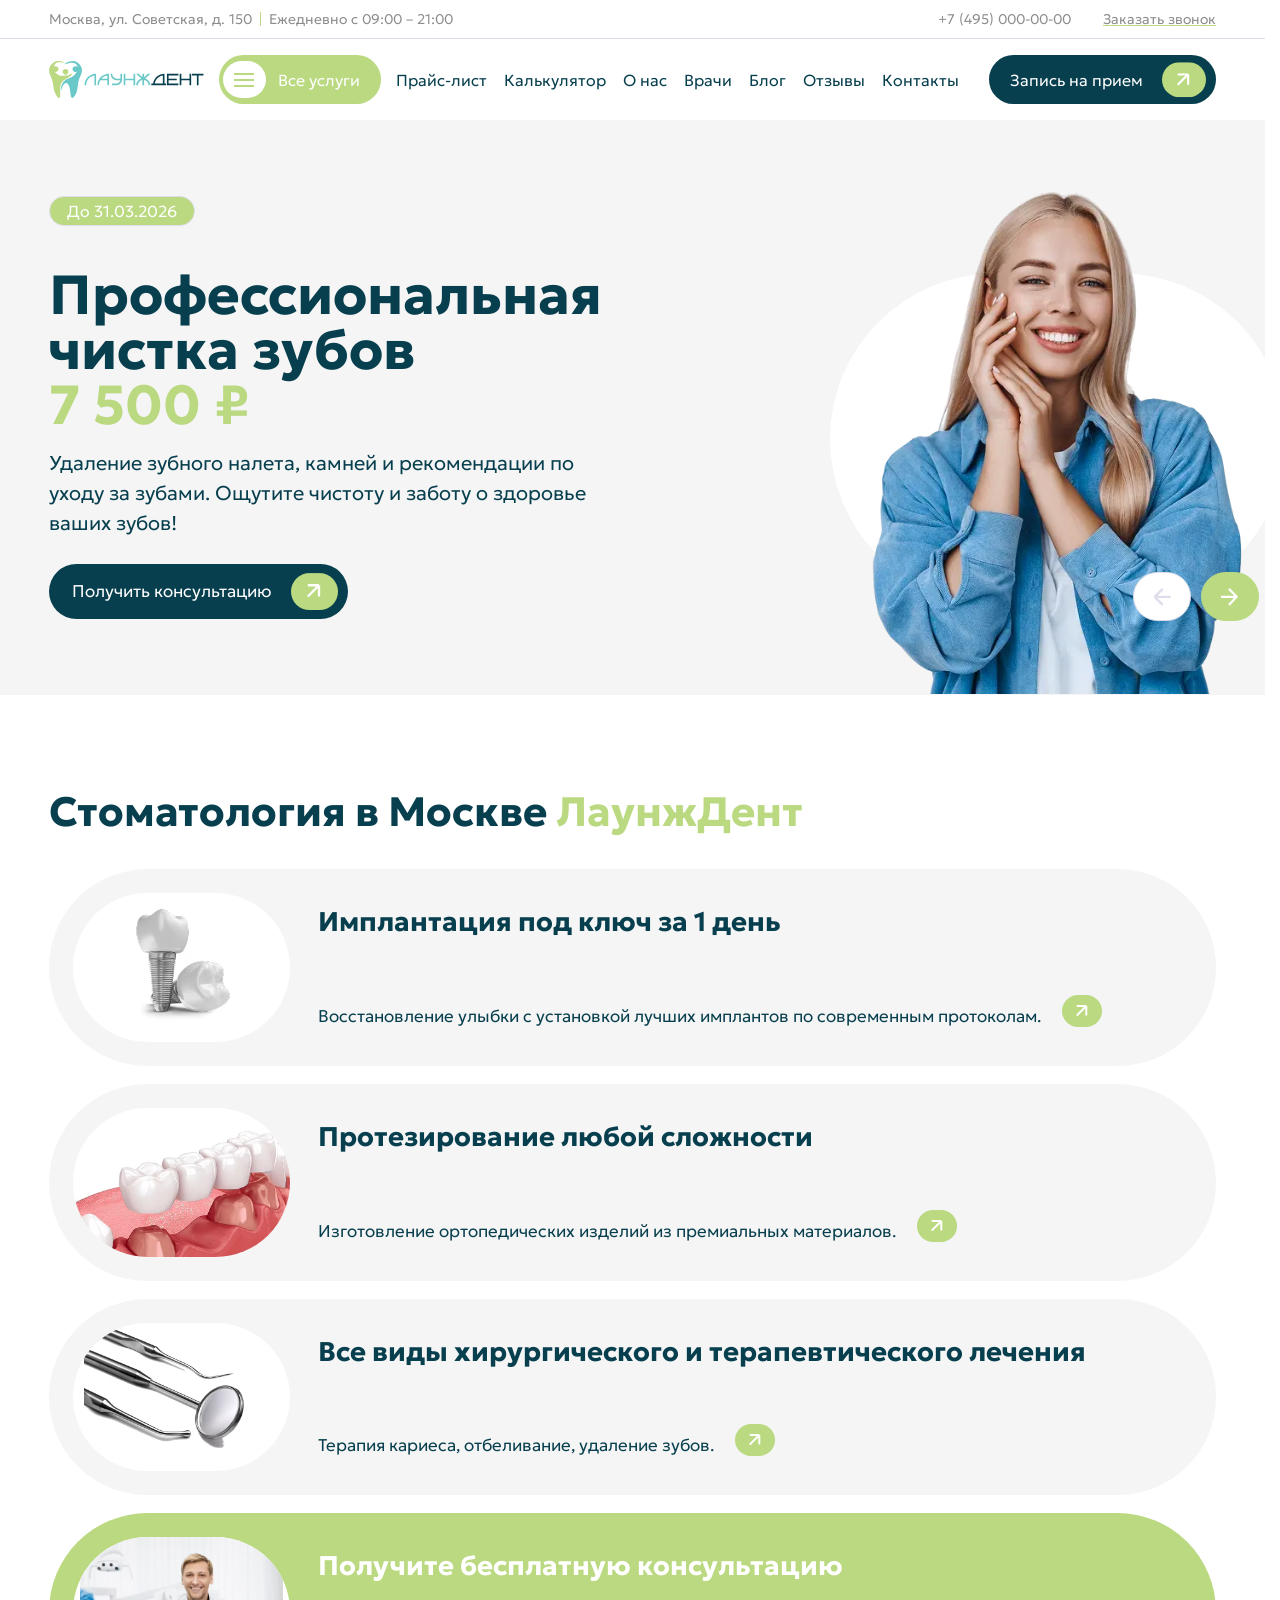
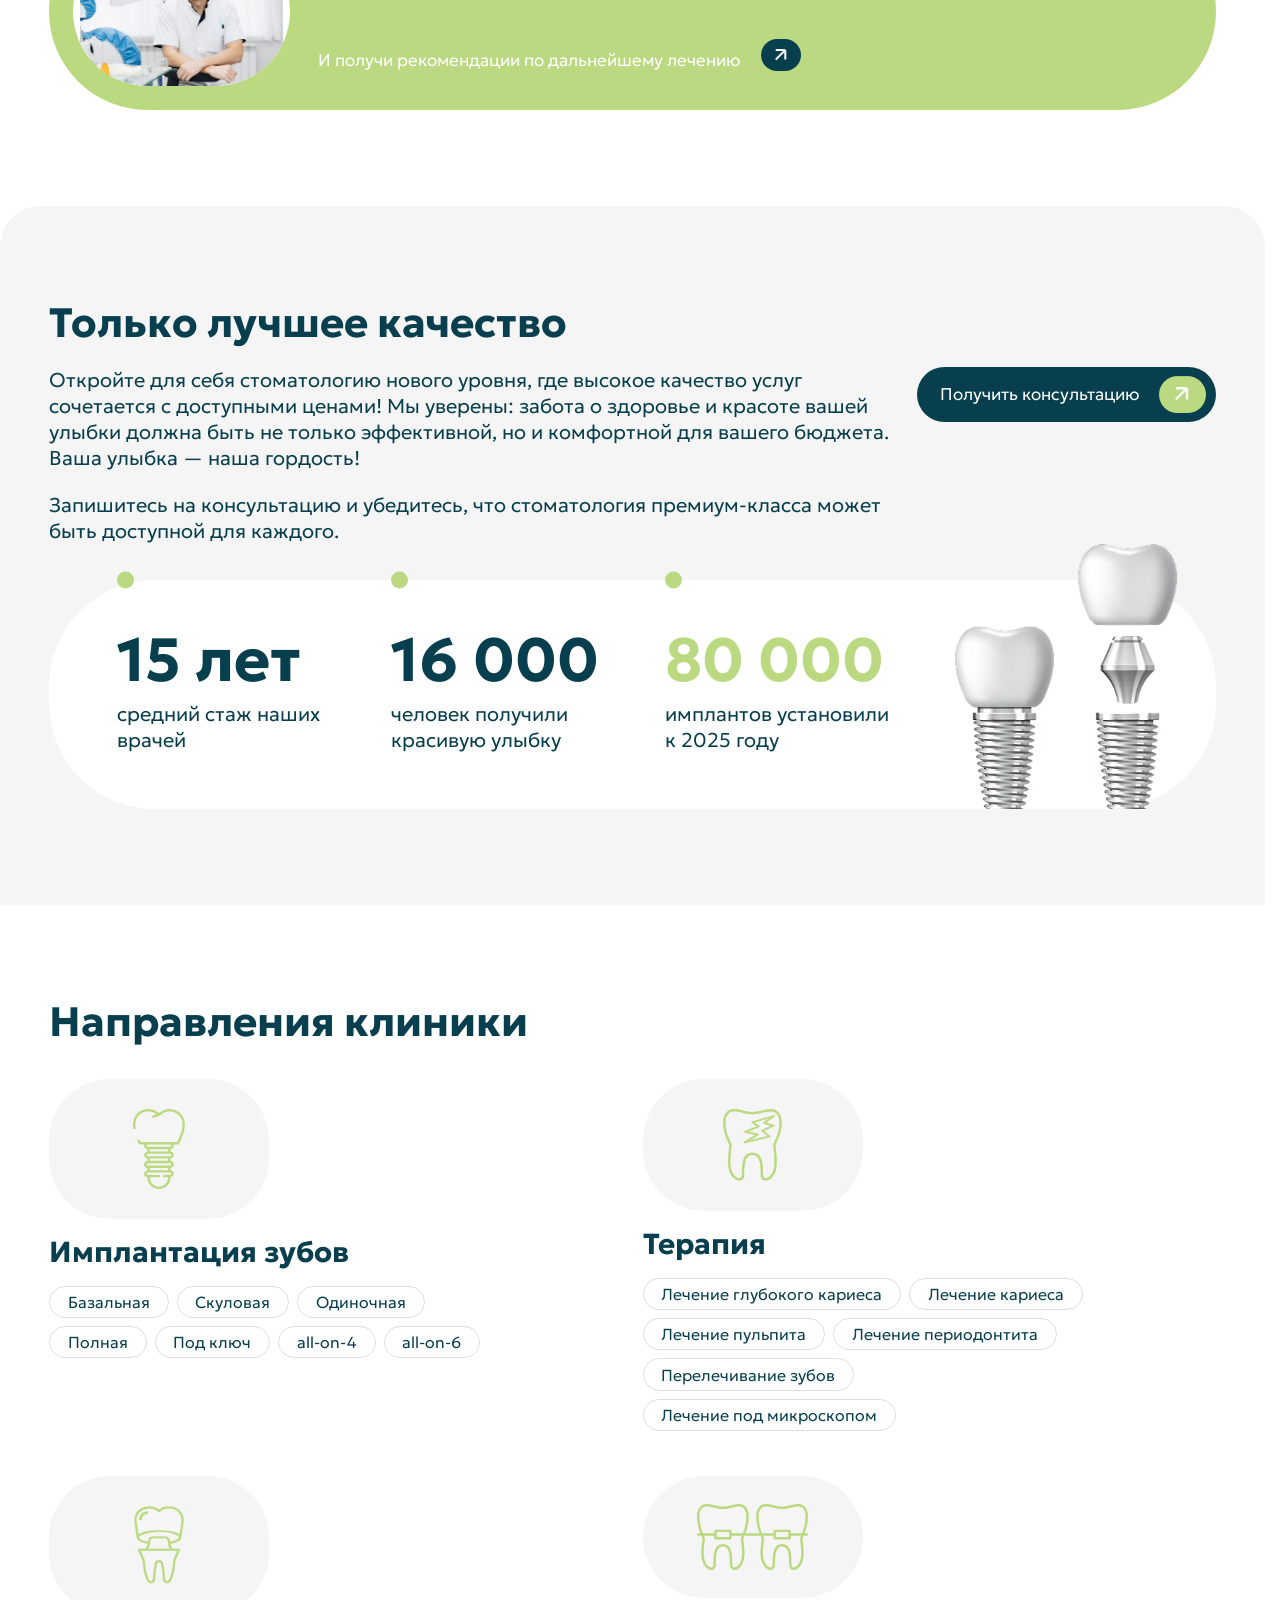
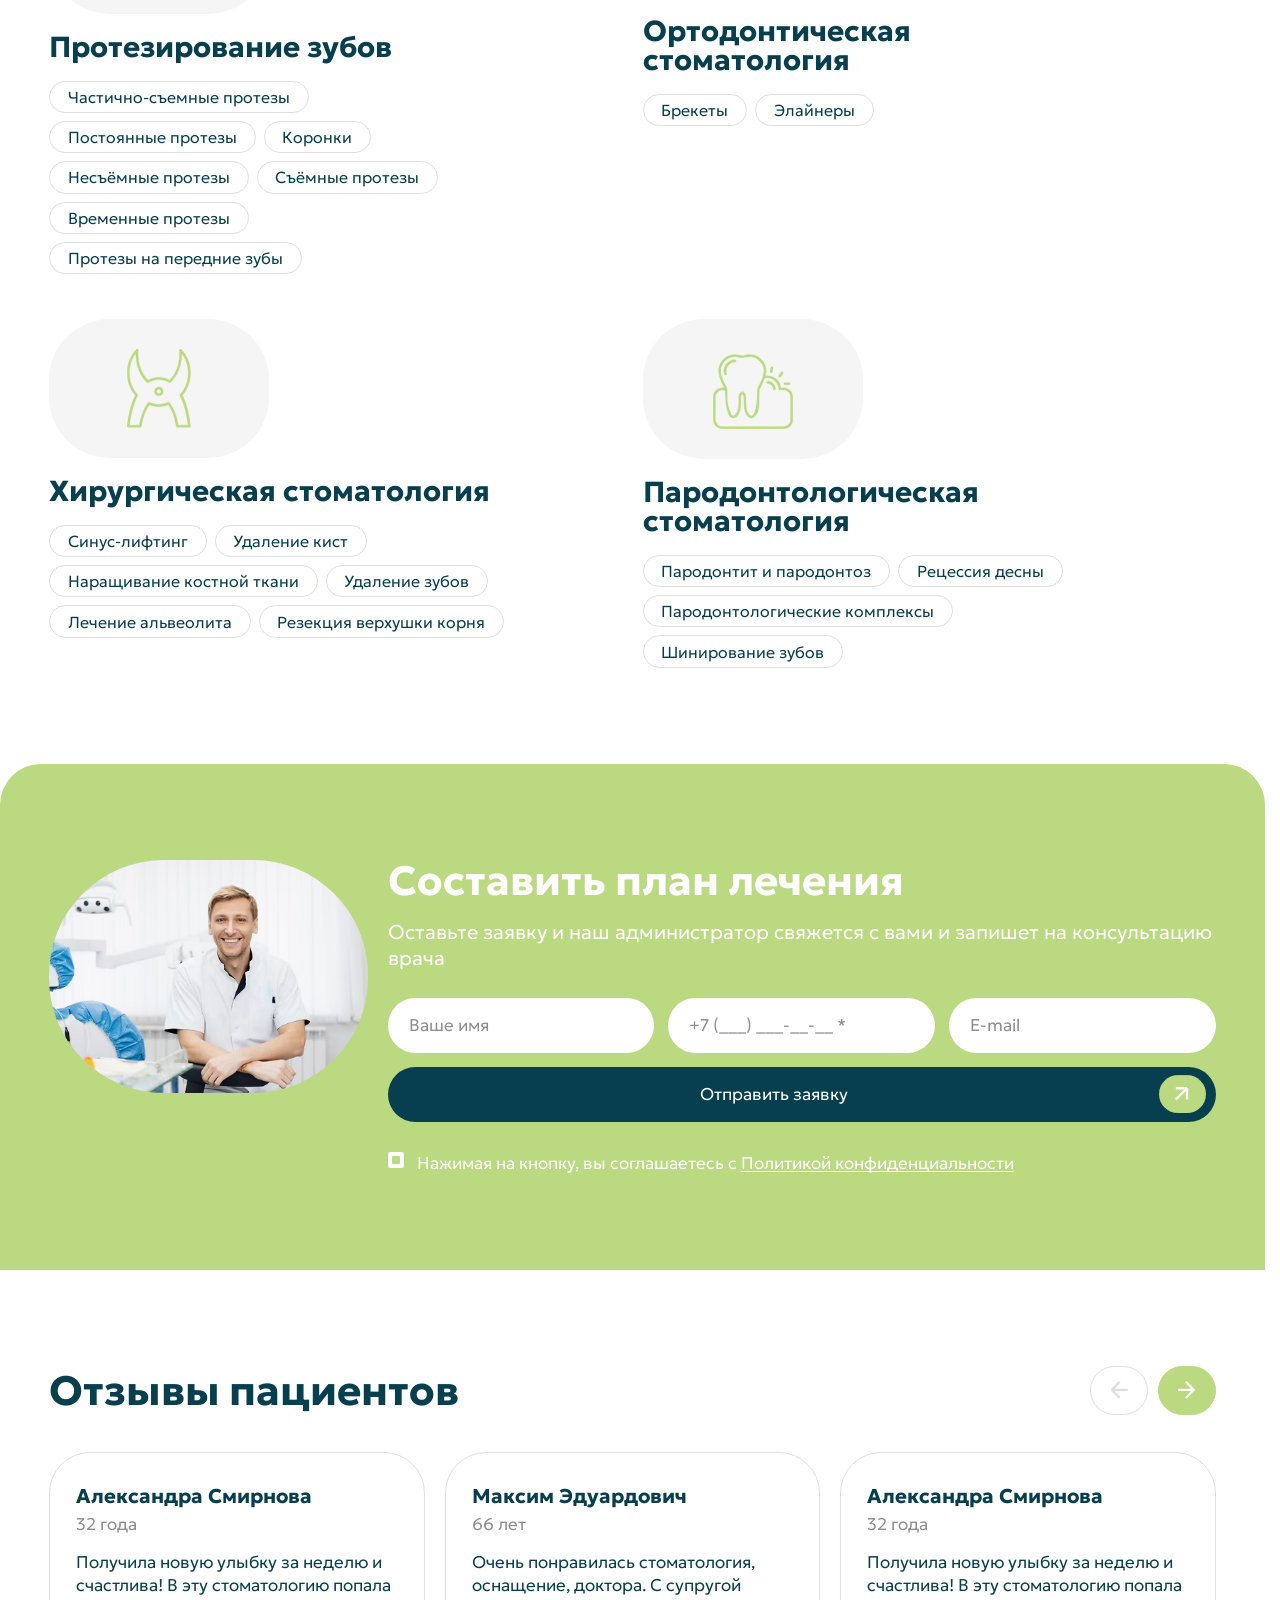
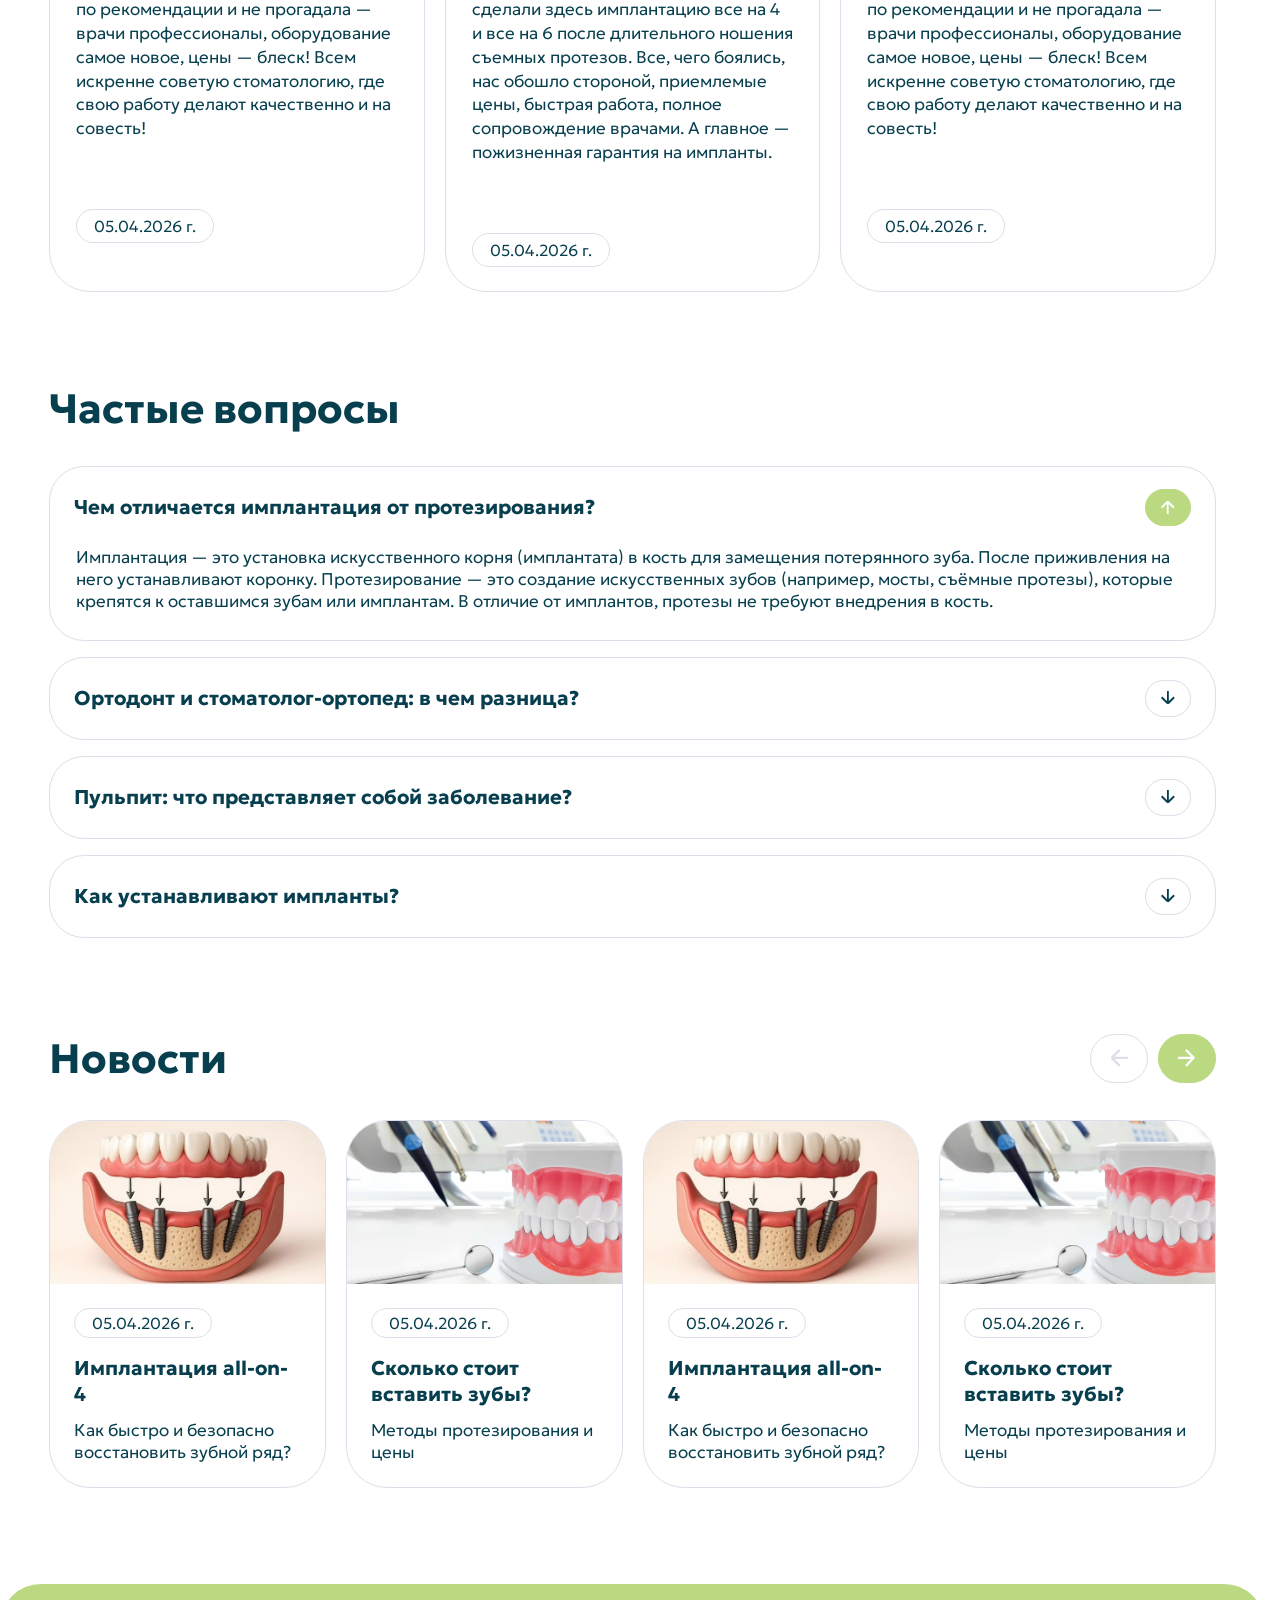
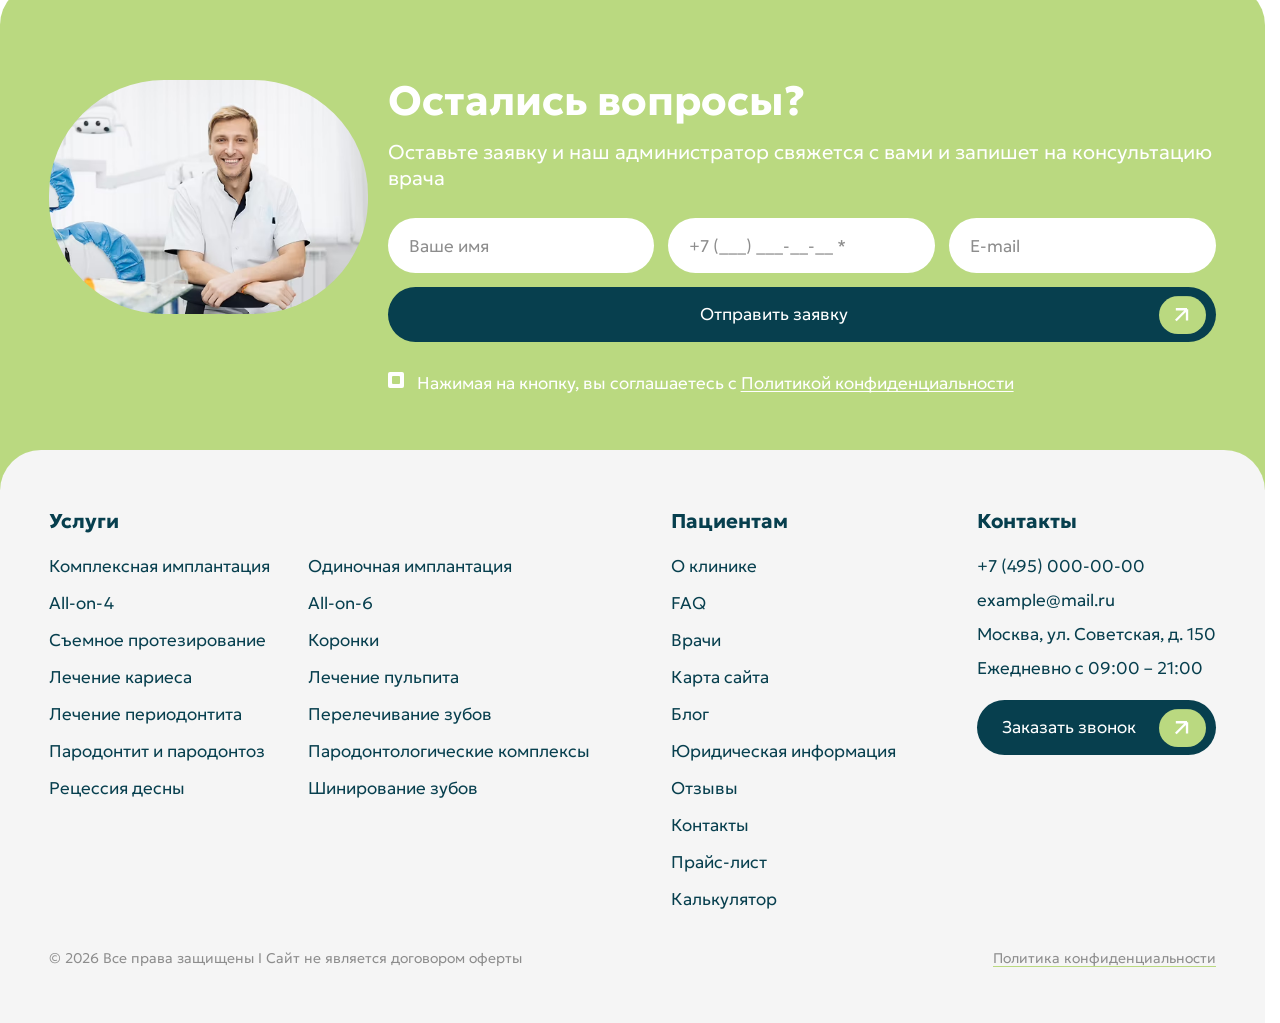
==== loungedent/index.html @ 4578d153 "создал проект" ====
<!DOCTYPE html>
<html lang="ru">

<head>
  <meta charset="UTF-8">
  <meta name="viewport" content="width=device-width, initial-scale=1.0">

  <!-- Favicon  -->
  <link rel="apple-touch-icon" sizes="180x180" href="assets/img/favicon/apple-touch-icon.webp">
  <link rel="icon" type="image/webp" sizes="32x32" href="assets/img/favicon/favicon.svg">
  <meta name="theme-color" content="#ffffff">

  <!-- Шрифты -->
  <link rel="preload" href="assets/css/fonts.css" as="style" onload="this.rel='stylesheet'">

  <!-- Библиотеки -->
  <link rel="preload" href="assets/css/vendor.css" as="style" onload="this.rel='stylesheet'">

  <!-- Общие стили -->

  <link rel="stylesheet" href="assets/css/style.css">

  <!-- Индексация -->
  <meta name="robots" content="noindex, nofollow">
  <title>ЛаунжДент</title>

</head>

<body id="home" class="home">
  <div class="wrapper">
    <main class="main">

      <header class="header">
        <div class="header-fixed">
          <div class="header__top-wrapper">
            <div class="container">
              <div class="header__top" data-da=".header__mobile,767,2">
                <div class="header__left">
                  <div class="header__address">Москва, ул. Советская, д. 150</div>
                  <div class="header__time">Ежедневно с 09:00 – 21:00</div>
                </div>
                <div class="header__right">
                  <a href="tel:+74950000000" class="hover-active header__tel">+7 (495) 000-00-00</a>
                  <button class="link" type="button" data-modal="modal-call">Заказать звонок</button>
                </div>
              </div>
            </div>
          </div>
          <div class="header__bottom-wrapper">
            <div class="container">
              <div class="header__bottom">
                <a href="/" class="logo header__logo">
                  <img src="assets/img/logo.svg" width="248" height="60" alt="" loading="lazy" decoding="async">
                </a>
                <button class="header__button" type="button" aria-expanded="false" aria-controls="services-menu" data-da=".header__mobile,991,0">
                  <span class="menu-link">
                    <span class="menu-lines"></span>
                  </span>
                  <span>Все услуги</span>
                </button>
                <div class="services header__services" id="services-menu" hidden>
                  <div class="services__wrapper">

                    <div class="services__item">

                      <div class="services__item-img-wrapper">
                        <img src="assets/img/services/1.svg" class="services__item-img" width="64" height="100" alt="" loading="lazy" decoding="async">
                      </div>
                      <a href="javascript:void(0)" class="services__item-title">Имплантация зубов</a>
                      <ul class="services__item-tags">
                        <li><a href="javascript:void(0)">Базальная</a></li>
                        <li><a href="javascript:void(0)">Скуловая</a></li>
                        <li><a href="javascript:void(0)">Одиночная</a></li>
                        <li><a href="javascript:void(0)">Полная</a></li>
                        <li><a href="javascript:void(0)">Под ключ</a></li>
                        <li><a href="javascript:void(0)">all-on-4</a></li>
                        <li><a href="javascript:void(0)">all-on-6</a></li>
                      </ul>
                    </div>

                    <div class="services__item">

                      <div class="services__item-img-wrapper">
                        <img src="assets/img/services/2.svg" class="services__item-img" width="76" height="92" alt="" loading="lazy" decoding="async">
                      </div>
                      <a href="javascript:void(0)" class="services__item-title">Терапия</a>
                      <ul class="services__item-tags">
                        <li><a href="javascript:void(0)">Лечение глубокого кариеса</a></li>
                        <li><a href="javascript:void(0)">Лечение кариеса</a></li>
                        <li><a href="javascript:void(0)">Лечение пульпита</a></li>
                        <li><a href="javascript:void(0)">Лечение периодонтита</a></li>
                        <li><a href="javascript:void(0)">Перелечивание зубов</a></li>
                        <li><a href="javascript:void(0)">Лечение под микроскопом</a></li>
                      </ul>
                    </div>

                    <div class="services__item">

                      <div class="services__item-img-wrapper">
                        <img src="assets/img/services/3.svg" class="services__item-img" width="64" height="98" alt="" loading="lazy" decoding="async">
                      </div>
                      <a href="javascript:void(0)" class="services__item-title">Протезирование зубов</a>
                      <ul class="services__item-tags">
                        <li><a href="javascript:void(0)">Частично-съемные протезы</a></li>
                        <li><a href="javascript:void(0)">Постоянные протезы</a></li>
                        <li><a href="javascript:void(0)">Коронки</a></li>
                        <li><a href="javascript:void(0)">Несъёмные протезы</a></li>
                        <li><a href="javascript:void(0)">Съёмные протезы</a></li>
                        <li><a href="javascript:void(0)">Временные протезы</a></li>
                        <li><a href="javascript:void(0)">Протезы на передние зубы</a></li>
                      </ul>
                    </div>

                    <div class="services__item">

                      <div class="services__item-img-wrapper">
                        <img src="assets/img/services/4.svg" class="services__item-img" width="130" height="77" alt="" loading="lazy" decoding="async">
                      </div>
                      <a href="javascript:void(0)" class="services__item-title">Ортодонтическая стоматология</a>
                      <ul class="services__item-tags">
                        <li><a href="javascript:void(0)">Брекеты</a></li>
                        <li><a href="javascript:void(0)">Элайнеры</a></li>
                      </ul>
                    </div>

                    <div class="services__item">

                      <div class="services__item-img-wrapper">
                        <img src="assets/img/services/5.svg" class="services__item-img" width="80" height="99" alt="" loading="lazy" decoding="async">
                      </div>
                      <a href="javascript:void(0)" class="services__item-title">Хирургическая стоматология</a>
                      <ul class="services__item-tags">
                        <li><a href="javascript:void(0)">Синус-лифтинг</a></li>
                        <li><a href="javascript:void(0)">Удаление кист</a></li>
                        <li><a href="javascript:void(0)">Наращивание костной ткани</a></li>
                        <li><a href="javascript:void(0)">Удаление зубов</a></li>
                        <li><a href="javascript:void(0)">Лечение альвеолита</a></li>
                        <li><a href="javascript:void(0)">Резекция верхушки корня</a></li>
                      </ul>
                    </div>

                    <div class="services__item">

                      <div class="services__item-img-wrapper">
                        <img src="assets/img/services/6.svg" class="services__item-img" width="100" height="100" alt="" loading="lazy" decoding="async">
                      </div>
                      <a href="javascript:void(0)" class="services__item-title">Пародонтологическая стоматология</a>
                      <ul class="services__item-tags">
                        <li><a href="javascript:void(0)">Пародонтит и пародонтоз</a></li>
                        <li><a href="javascript:void(0)">Рецессия десны</a></li>
                        <li><a href="javascript:void(0)">Пародонтологические комплексы</a></li>
                        <li><a href="javascript:void(0)">Шинирование зубов</a></li>
                      </ul>
                    </div>
                  </div>

                </div>
                <div class="header__mobile">
                  <nav class="nav header__nav">
                    <ul class="menu header__menu">
                      <li><a href="javascript:void(0)">Прайс-лист</a></li>
                      <li><a href="javascript:void(0)">Калькулятор</a></li>
                      <li><a href="#about">О нас</a></li>
                      <li><a href="javascript:void(0)">Врачи</a></li>
                      <li><a href="#news">Блог</a></li>
                      <li><a href="#feedback">Отзывы</a></li>
                      <li><a href="javascript:void(0)">Контакты</a></li>
                    </ul>
                  </nav>
                </div>
                <button class="button button_small header__callback" type="button" data-modal="modal-call">Запись на прием</button>
                <button class="menu-link header__burger">
                  <span class="menu-lines"></span>
                </button>
              </div>
            </div>
          </div>
        </div>
      </header>

      <!-- Баннер -->
      <div class="header-main">
        <div class="container">
          <div class="slider header-main__slider">
            <div class="swiper header-main-container">
              <div class="swiper-wrapper">

                <div class="swiper-slide">
                  <div class="header-main__item">
                    <div class="header-main__wrapper">
                      <div class="tag tag_accent header-main__tag">До 31.03.2026</div>
                      <h1 class="title header-main__title">
                        Профессиональная чистка зубов <br>
                        <span> 7 500 ₽</span>
                      </h1>
                      <div class="header-main__text">
                        Удаление зубного налета, камней и рекомендации по уходу за зубами. Ощутите чистоту и заботу о здоровье ваших зубов!
                      </div>
                      <button class="button" type="button" data-modal="modal-call">Получить консультацию</button>
                    </div>
                    <div class="header-main__right">
                      <picture class="">
                        <source srcset="assets/img/default.webp" media="(max-width: 991px)">
                        <img src="assets/img/header/1.webp" class="header-main__img" width="441" height="597" alt="" loading="eager" fetchpriority="high" decoding="async">
                      </picture>
                    </div>
                  </div>
                </div>

                <div class="swiper-slide">
                  <div class="header-main__item">
                    <div class="header-main__wrapper">
                      <div class="tag tag_accent header-main__tag">До 31.03.2026</div>
                      <h1 class="title header-main__title">
                        Профессиональная чистка зубов <br>
                        <span> 7 500 ₽</span>
                      </h1>
                      <div class="header-main__text">
                        Удаление зубного налета, камней и рекомендации по уходу за зубами. Ощутите чистоту и заботу о здоровье ваших зубов!
                      </div>
                      <button class="button" type="button" data-modal="modal-call">Получить консультацию</button>
                    </div>
                    <div class="header-main__right">
                      <picture class="">
                        <source srcset="assets/img/default.webp" media="(max-width: 991px)">
                        <img src="assets/img/header/1.webp" class="header-main__img" width="441" height="597" alt="" loading="eager" fetchpriority="high" decoding="async">
                      </picture>
                    </div>
                  </div>
                </div>

              </div>
              <div class="swiper-pagination slider__pagination header-main__pagination show-md"></div>
              <div class="swiper-navigation slider__navigation header-main__navigation hide-md">
                <button class="slider__arrow slider__prev header-main__prev header-main__arrow" type="button">
                  <svg class="prev-icon" aria-hidden="true">
                    <use xlink:href="assets/img/sprite-a3e3c1f6bb.svg#prev"></use>
                  </svg>
                </button>
                <button class="slider__arrow slider__next header-main__next header-main__arrow" type="button">
                  <svg class="next-icon" aria-hidden="true">
                    <use xlink:href="assets/img/sprite-a3e3c1f6bb.svg#next"></use>
                  </svg>
                </button>
              </div>
            </div>
          </div>
        </div>
      </div>

      <!-- Преимущества -->
      <section id="features" class="section features">
        <div class="container">
          <div class="section__top">
            <h2 class="title-2">Стоматология в Москве <span>ЛаунжДент</span></h2>
          </div>
          <div class="features__wrapper">
            <div class="wow fadeIn features__item" data-wow-delay='.2s'>
              <div class="features__item-left">
                <picture>
                  <source srcset="assets/img/features/1.avif" type="image/avif">
                  <img src="assets/img/features/1.webp" class="features__item-img" width="198" height="242" alt="" loading="eager" decoding="async" fetchpriority="high">
                </picture>
              </div>
              <div class="features__item-right">
                <a href="javascript:void(0)" class="title-3 features__item-title">Имплантация под ключ за 1 день</a>
                <p class="features__item-text">Восстановление улыбки с установкой лучших имплантов по современным протоколам.</p>
              </div>
            </div>
            <div class="wow fadeIn features__item" data-wow-delay='.3s'>
              <div class="features__item-left">
                <picture>
                  <source srcset="assets/img/features/2.avif" type="image/avif">
                  <img src="assets/img/features/2.webp" class="features__item-img" width="198" height="242" alt="" loading="lazy" decoding="async">
                </picture>
              </div>
              <div class="features__item-right">
                <a href="javascript:void(0)" class="title-3 features__item-title">Протезирование любой сложности</a>
                <p class="features__item-text">Изготовление ортопедических изделий из премиальных материалов.</p>
              </div>
            </div>
            <div class="wow fadeIn features__item" data-wow-delay='.4s'>
              <div class="features__item-left">
                <picture>
                  <source srcset="assets/img/features/3.avif" type="image/avif">
                  <img src="assets/img/features/3.webp" class="features__item-img" width="198" height="242" alt="" loading="lazy" decoding="async">
                </picture>
              </div>
              <div class="features__item-right">
                <a href="javascript:void(0)" class="title-3 features__item-title">Все виды хирургического и терапевтического лечения</a>
                <p class="features__item-text">Терапия кариеса, отбеливание, удаление зубов.</p>
              </div>
            </div>
            <div class="wow fadeIn features__item features__item_accent" data-wow-delay='.5s'>
              <div class="features__item-left">
                <picture>
                  <source srcset="assets/img/features/4.avif" type="image/avif">
                  <img src="assets/img/features/4.webp" class="features__item-img" width="198" height="242" alt="" loading="lazy" decoding="async">
                </picture>
              </div>
              <div class="features__item-right">
                <a href="javascript:void(0)" class="title-3 features__item-title">Получите бесплатную консультацию</a>
                <p class="features__item-text">И получи рекомендации по дальнейшему лечению</p>
              </div>
            </div>
          </div>
        </div>
      </section>

      <!-- О компании -->
      <section id="about" class="section section_gray about">
        <div class="container">
          <h2 class="title-2 about__title">Только лучшее качество</h2>
          <div class="about__row">
            <div class="about__text">
              <p>Откройте для себя стоматологию нового уровня, где высокое качество услуг сочетается с доступными ценами! Мы уверены: забота о здоровье и красоте вашей улыбки должна быть не только эффективной, но и комфортной для вашего бюджета. Ваша улыбка — наша гордость!
              </p>

              <p>Запишитесь на консультацию и убедитесь, что стоматология премиум-класса может быть доступной для каждого.</p>
            </div>
            <button class="button" type="button" data-modal="modal-call">Получить консультацию</button>
          </div>
          <div class="about__wrapper">
            <div class="about__items">
              <div class="about__item">
                <div class="about__item-number">
                  <span data-digits-counter>15</span> лет
                </div>
                <p class="about__item-title">средний стаж наших <br> врачей</p>
              </div>
              <div class="about__item">
                <div class="about__item-number">
                  <span data-digits-counter>16 000</span>
                </div>
                <p class="about__item-title">человек получили <br> красивую улыбку</p>
              </div>
              <div class="about__item">
                <div class="about__item-number about__item-number_accent">
                  <span data-digits-counter>80 000</span>
                </div>
                <p class="about__item-title">имплантов установили <br> к 2025 году</p>
              </div>
            </div>
            <picture>
              <source srcset="assets/img/about/1.avif" type="image/avif">
              <img src="assets/img/about/1.webp" class="about__img" width="317" height="370" alt="" loading="lazy" decoding="async">
            </picture>
          </div>
        </div>
      </section>

      <!-- Направления -->
      <section class="section services">
        <div class="container">
          <div class="section__top">
            <h2 class="title-2">Направления клиники</h2>
          </div>
          <div class="services__wrapper">

            <div class="wow fadeInUp services__item" data-wow-delay='.2s'>

              <div class="services__item-img-wrapper">
                <img src="assets/img/services/1.svg" class="services__item-img" width="64" height="100" alt="" loading="lazy" decoding="async">
              </div>
              <a href="javascript:void(0)" class="services__item-title">Имплантация зубов</a>
              <ul class="services__item-tags">
                <li><a href="javascript:void(0)">Базальная</a></li>
                <li><a href="javascript:void(0)">Скуловая</a></li>
                <li><a href="javascript:void(0)">Одиночная</a></li>
                <li><a href="javascript:void(0)">Полная</a></li>
                <li><a href="javascript:void(0)">Под ключ</a></li>
                <li><a href="javascript:void(0)">all-on-4</a></li>
                <li><a href="javascript:void(0)">all-on-6</a></li>
              </ul>
            </div>

            <div class="wow fadeInUp services__item" data-wow-delay='.3s'>

              <div class="services__item-img-wrapper">
                <img src="assets/img/services/2.svg" class="services__item-img" width="76" height="92" alt="" loading="lazy" decoding="async">
              </div>
              <a href="javascript:void(0)" class="services__item-title">Терапия</a>
              <ul class="services__item-tags">
                <li><a href="javascript:void(0)">Лечение глубокого кариеса</a></li>
                <li><a href="javascript:void(0)">Лечение кариеса</a></li>
                <li><a href="javascript:void(0)">Лечение пульпита</a></li>
                <li><a href="javascript:void(0)">Лечение периодонтита</a></li>
                <li><a href="javascript:void(0)">Перелечивание зубов</a></li>
                <li><a href="javascript:void(0)">Лечение под микроскопом</a></li>
              </ul>
            </div>

            <div class="wow fadeInUp services__item" data-wow-delay='.2s'>

              <div class="services__item-img-wrapper">
                <img src="assets/img/services/3.svg" class="services__item-img" width="64" height="98" alt="" loading="lazy" decoding="async">
              </div>
              <a href="javascript:void(0)" class="services__item-title">Протезирование зубов</a>
              <ul class="services__item-tags">
                <li><a href="javascript:void(0)">Частично-съемные протезы</a></li>
                <li><a href="javascript:void(0)">Постоянные протезы</a></li>
                <li><a href="javascript:void(0)">Коронки</a></li>
                <li><a href="javascript:void(0)">Несъёмные протезы</a></li>
                <li><a href="javascript:void(0)">Съёмные протезы</a></li>
                <li><a href="javascript:void(0)">Временные протезы</a></li>
                <li><a href="javascript:void(0)">Протезы на передние зубы</a></li>
              </ul>
            </div>

            <div class="wow fadeInUp services__item" data-wow-delay='.3s'>

              <div class="services__item-img-wrapper">
                <img src="assets/img/services/4.svg" class="services__item-img" width="130" height="77" alt="" loading="lazy" decoding="async">
              </div>
              <a href="javascript:void(0)" class="services__item-title">Ортодонтическая стоматология</a>
              <ul class="services__item-tags">
                <li><a href="javascript:void(0)">Брекеты</a></li>
                <li><a href="javascript:void(0)">Элайнеры</a></li>
              </ul>
            </div>

            <div class="wow fadeInUp services__item" data-wow-delay='.2s'>

              <div class="services__item-img-wrapper">
                <img src="assets/img/services/5.svg" class="services__item-img" width="80" height="99" alt="" loading="lazy" decoding="async">
              </div>
              <a href="javascript:void(0)" class="services__item-title">Хирургическая стоматология</a>
              <ul class="services__item-tags">
                <li><a href="javascript:void(0)">Синус-лифтинг</a></li>
                <li><a href="javascript:void(0)">Удаление кист</a></li>
                <li><a href="javascript:void(0)">Наращивание костной ткани</a></li>
                <li><a href="javascript:void(0)">Удаление зубов</a></li>
                <li><a href="javascript:void(0)">Лечение альвеолита</a></li>
                <li><a href="javascript:void(0)">Резекция верхушки корня</a></li>
              </ul>
            </div>

            <div class="wow fadeInUp services__item" data-wow-delay='.3s'>

              <div class="services__item-img-wrapper">
                <img src="assets/img/services/6.svg" class="services__item-img" width="100" height="100" alt="" loading="lazy" decoding="async">
              </div>
              <a href="javascript:void(0)" class="services__item-title">Пародонтологическая стоматология</a>
              <ul class="services__item-tags">
                <li><a href="javascript:void(0)">Пародонтит и пародонтоз</a></li>
                <li><a href="javascript:void(0)">Рецессия десны</a></li>
                <li><a href="javascript:void(0)">Пародонтологические комплексы</a></li>
                <li><a href="javascript:void(0)">Шинирование зубов</a></li>
              </ul>
            </div>
          </div>

        </div>
      </section>

      <!-- Форма -->
      <div class="section section_accent callback">
        <div class="container">
          <div class="callback__wrapper">
            <picture>
              <source srcset="assets/img/features/4-575.avif" type="image/avif" media="(max-width: 575px)">
              <source srcset="assets/img/features/4-575.webp" type="image/webp" media="(max-width: 575px)">
              <source srcset="assets/img/features/4.avif" type="image/avif">
              <img src="assets/img/features/4.webp" class="callback__img" width="450" height="330" alt="" loading="lazy" decoding="async">
            </picture>
            <div class="callback__right">
              <h2 class="title-2 callback__title">Составить план лечения</h2>
              <div class="callback__subtitle">Оставьте заявку и наш администратор свяжется с вами и запишет на консультацию врача</div>
              <div class="form callback__form">
                <form>
                  <div class="form__fields">
                    <input class="input" type="text" name="name" placeholder="Ваше имя">
                    <input class="input" type="tel" name="phone" placeholder="+7 (___) ___-__-__ *" required>
                    <input class="input" type="email" name="email" placeholder="E-mail" required>
                  </div>
                  <button class="button submit">Отправить заявку</button>
                  <label class="checkbox">
                    <input class="checkbox__input" type="checkbox" required checked>
                    <span class="checkbox__text">Нажимая на кнопку, вы соглашаетесь с <a href="javascript:void(0)" class="underline">Политикой конфиденциальности</a></span>
                  </label>
                </form>
              </div>
            </div>
          </div>
        </div>
      </div>

      <!-- Отзывы -->
      <section id="feedback" class="section slider feedback">
        <div class="container">
          <div class="section__top slider__top">
            <h2 class="title-2">Отзывы пациентов</h2>
            <div class="swiper-navigation slider__navigation feedback__navigation">
              <button class="slider__arrow slider__prev feedback__prev feedback__arrow" type="button">
                <svg class="prev-icon" aria-hidden="true">
                  <use xlink:href="assets/img/sprite-a3e3c1f6bb.svg#prev"></use>
                </svg>
              </button>
              <button class="slider__arrow slider__next feedback__next feedback__arrow" type="button">
                <svg class="next-icon" aria-hidden="true">
                  <use xlink:href="assets/img/sprite-a3e3c1f6bb.svg#next"></use>
                </svg>
              </button>
            </div>
          </div>
          <div class="swiper feedback-container">
            <div class="swiper-wrapper">

              <div class="swiper-slide">
                <div class="hover-translate feedback__item" itemscope itemtype="https://schema.org/Review">
                  <div class="feedback__item-author" itemprop="author" itemscope itemtype="https://schema.org/Person">
                    <span class="feedback__item-name" itemprop="name">Александра Смирнова</span>
                    <span class="feedback__item-age">32 года</span>
                  </div>
                  <div class="feedback__item-text" itemprop="reviewBody">
                    Получила новую улыбку за неделю и счастлива! В эту стоматологию попала по рекомендации и не прогадала — врачи профессионалы, оборудование самое новое, цены — блеск! Всем искренне советую стоматологию, где свою работу делают качественно и на совесть!
                  </div>
                  <div itemprop="itemReviewed" itemscope itemtype="https://schema.org/Dentist">
                    <meta itemprop="name" content="Название стоматологии">
                  </div>
                  <time class="tag" itemprop="datePublished" datetime="2026-04-05">
                    05.04.2026 г.
                  </time>
                </div>
              </div>
              <div class="swiper-slide">
                <div class="hover-translate feedback__item" itemscope itemtype="https://schema.org/Review">
                  <div class="feedback__item-author" itemprop="author" itemscope itemtype="https://schema.org/Person">
                    <span class="feedback__item-name" itemprop="name">Максим Эдуардович</span>
                    <span class="feedback__item-age" itemprop="age" content="66">66 лет</span>
                  </div>
                  <div class="feedback__item-text" itemprop="reviewBody">
                    Очень понравилась стоматология, оснащение, доктора. С супругой сделали здесь имплантацию все на 4 и все на 6 после длительного ношения съемных протезов. Все, чего боялись, нас обошло стороной, приемлемые цены, быстрая работа, полное сопровождение врачами. А главное — пожизненная гарантия на импланты.
                  </div>
                  <div itemprop="itemReviewed" itemscope itemtype="https://schema.org/Dentist">
                    <meta itemprop="name" content="Название стоматологии">
                  </div>
                  <time class="tag" itemprop="datePublished" datetime="2026-04-05">
                    05.04.2026 г.
                  </time>
                </div>
              </div>
              <div class="swiper-slide">
                <div class="hover-translate feedback__item" itemscope itemtype="https://schema.org/Review">
                  <div class="feedback__item-author" itemprop="author" itemscope itemtype="https://schema.org/Person">
                    <span class="feedback__item-name" itemprop="name">Александра Смирнова</span>
                    <span class="feedback__item-age">32 года</span>
                  </div>
                  <div class="feedback__item-text" itemprop="reviewBody">
                    Получила новую улыбку за неделю и счастлива! В эту стоматологию попала по рекомендации и не прогадала — врачи профессионалы, оборудование самое новое, цены — блеск! Всем искренне советую стоматологию, где свою работу делают качественно и на совесть!
                  </div>
                  <div itemprop="itemReviewed" itemscope itemtype="https://schema.org/Dentist">
                    <meta itemprop="name" content="Название стоматологии">
                  </div>
                  <time class="tag" itemprop="datePublished" datetime="2026-04-05">
                    05.04.2026 г.
                  </time>
                </div>
              </div>
              <div class="swiper-slide">
                <div class="hover-translate feedback__item" itemscope itemtype="https://schema.org/Review">
                  <div class="feedback__item-author" itemprop="author" itemscope itemtype="https://schema.org/Person">
                    <span class="feedback__item-name" itemprop="name">Максим Эдуардович</span>
                    <span class="feedback__item-age" itemprop="age" content="66">66 лет</span>
                  </div>
                  <div class="feedback__item-text" itemprop="reviewBody">
                    Очень понравилась стоматология, оснащение, доктора. С супругой сделали здесь имплантацию все на 4 и все на 6 после длительного ношения съемных протезов. Все, чего боялись, нас обошло стороной, приемлемые цены, быстрая работа, полное сопровождение врачами. А главное — пожизненная гарантия на импланты.
                  </div>
                  <div itemprop="itemReviewed" itemscope itemtype="https://schema.org/Dentist">
                    <meta itemprop="name" content="Название стоматологии">
                  </div>
                  <time class="tag" itemprop="datePublished" datetime="2026-04-05">
                    05.04.2026 г.
                  </time>
                </div>
              </div>
              <div class="swiper-slide">
                <div class="hover-translate feedback__item" itemscope itemtype="https://schema.org/Review">
                  <div class="feedback__item-author" itemprop="author" itemscope itemtype="https://schema.org/Person">
                    <span class="feedback__item-name" itemprop="name">Александра Смирнова</span>
                    <span class="feedback__item-age">32 года</span>
                  </div>
                  <div class="feedback__item-text" itemprop="reviewBody">
                    Получила новую улыбку за неделю и счастлива! В эту стоматологию попала по рекомендации и не прогадала — врачи профессионалы, оборудование самое новое, цены — блеск! Всем искренне советую стоматологию, где свою работу делают качественно и на совесть!
                  </div>
                  <div itemprop="itemReviewed" itemscope itemtype="https://schema.org/Dentist">
                    <meta itemprop="name" content="Название стоматологии">
                  </div>
                  <time class="tag" itemprop="datePublished" datetime="2026-04-05">
                    05.04.2026 г.
                  </time>
                </div>
              </div>
              <div class="swiper-slide">
                <div class="hover-translate feedback__item" itemscope itemtype="https://schema.org/Review">
                  <div class="feedback__item-author" itemprop="author" itemscope itemtype="https://schema.org/Person">
                    <span class="feedback__item-name" itemprop="name">Максим Эдуардович</span>
                    <span class="feedback__item-age" itemprop="age" content="66">66 лет</span>
                  </div>
                  <div class="feedback__item-text" itemprop="reviewBody">
                    Очень понравилась стоматология, оснащение, доктора. С супругой сделали здесь имплантацию все на 4 и все на 6 после длительного ношения съемных протезов. Все, чего боялись, нас обошло стороной, приемлемые цены, быстрая работа, полное сопровождение врачами. А главное — пожизненная гарантия на импланты.
                  </div>
                  <div itemprop="itemReviewed" itemscope itemtype="https://schema.org/Dentist">
                    <meta itemprop="name" content="Название стоматологии">
                  </div>
                  <time class="tag" itemprop="datePublished" datetime="2026-04-05">
                    05.04.2026 г.
                  </time>
                </div>
              </div>

            </div>
          </div>
          <div class="swiper-pagination slider__pagination feedback__pagination show-md"></div>
        </div>
      </section>

      <!-- Частые вопросы -->
      <section class="section faq">
        <div class="container">
          <div class="section__top">
            <h2 class="title-2">Частые вопросы</h2>
          </div>
          <div class="faq__wrapper" data-spollers data-one-spoller>
            <div class="faq__item" data-spoller data-open>
              <button class="faq__item-title" type="button" data-spoller-title>
                Чем отличается имплантация от протезирования?
                <span class="faq__item-button"></span>
              </button>
              <div class="faq__item-content" data-spoller-content>
                <div class="faq__item-text">Имплантация — это установка искусственного корня (имплантата) в кость для замещения потерянного зуба. После приживления на него устанавливают коронку. Протезирование — это создание искусственных зубов (например, мосты, съёмные протезы), которые крепятся к оставшимся зубам или имплантам. В отличие от имплантов, протезы не требуют внедрения в кость.</div>
              </div>
            </div>
            <div class="faq__item" data-spoller>
              <button class="faq__item-title" type="button" data-spoller-title>
                Ортодонт и стоматолог-ортопед: в чем разница?
                <span class="faq__item-button"></span>
              </button>
              <div class="faq__item-content" data-spoller-content>
                <div class="faq__item-text">Имплантация — это установка искусственного корня (имплантата) в кость для замещения потерянного зуба. После приживления на него устанавливают коронку. Протезирование — это создание искусственных зубов (например, мосты, съёмные протезы), которые крепятся к оставшимся зубам или имплантам. В отличие от имплантов, протезы не требуют внедрения в кость.</div>
              </div>
            </div>
            <div class="faq__item" data-spoller>
              <button class="faq__item-title" type="button" data-spoller-title>
                Пульпит: что представляет собой заболевание?
                <span class="faq__item-button"></span>
              </button>
              <div class="faq__item-content" data-spoller-content>
                <div class="faq__item-text">Имплантация — это установка искусственного корня (имплантата) в кость для замещения потерянного зуба. После приживления на него устанавливают коронку. Протезирование — это создание искусственных зубов (например, мосты, съёмные протезы), которые крепятся к оставшимся зубам или имплантам. В отличие от имплантов, протезы не требуют внедрения в кость.</div>
              </div>
            </div>
            <div class="faq__item" data-spoller>
              <button class="faq__item-title" type="button" data-spoller-title>
                Как устанавливают импланты?
                <span class="faq__item-button"></span>
              </button>
              <div class="faq__item-content" data-spoller-content>
                <div class="faq__item-text">Имплантация — это установка искусственного корня (имплантата) в кость для замещения потерянного зуба. После приживления на него устанавливают коронку. Протезирование — это создание искусственных зубов (например, мосты, съёмные протезы), которые крепятся к оставшимся зубам или имплантам. В отличие от имплантов, протезы не требуют внедрения в кость.</div>
              </div>
            </div>
          </div>
        </div>
      </section>

      <!-- Новости -->
      <section id="news" class="section slider news">
        <div class="container">
          <div class="section__top slider__top">
            <h2 class="title-2">Новости</h2>
            <div class="swiper-navigation slider__navigation news__navigation">
              <button class="slider__arrow slider__prev news__prev news__arrow" type="button">
                <svg class="prev-icon" aria-hidden="true">
                  <use xlink:href="assets/img/sprite-a3e3c1f6bb.svg#prev"></use>
                </svg>
              </button>
              <button class="slider__arrow slider__next news__next news__arrow" type="button">
                <svg class="next-icon" aria-hidden="true">
                  <use xlink:href="assets/img/sprite-a3e3c1f6bb.svg#next"></use>
                </svg>
              </button>
            </div>
          </div>
          <div class="swiper news-container">
            <div class="swiper-wrapper">

              <div class="swiper-slide">
                <article class="news__item">
                  <a href="javascript:void(0)" class="news__item-link">
                    <picture>
                      <source srcset="assets/img/news/1.avif" type="image/avif">
                      <img src="assets/img/news/1.webp" class="news__item-img" width="420" height="250" alt="" loading="lazy" decoding="async">
                    </picture>
                  </a>
                  <span class="news__item-content">
                    <time class="tag news__item-date" datetime="2026-04-05">05.04.2026 г.</time>
                    <a href="javascript:void(0)" class="hover-active news__item-title">Имплантация all-on-4</a>
                    <span class="news__item-text">Как быстро и безопасно восстановить зубной ряд?</span>
                  </span>
                </article>
              </div>
              <div class="swiper-slide">
                <article class="news__item">
                  <a href="javascript:void(0)" class="news__item-link">
                    <picture>
                      <source srcset="assets/img/news/2.avif" type="image/avif">
                      <img src="assets/img/news/2.webp" class="news__item-img" width="420" height="250" alt="" loading="lazy" decoding="async">
                    </picture>
                  </a>
                  <span class="news__item-content">
                    <time class="tag news__item-date" datetime="2026-04-05">05.04.2026 г.</time>
                    <a href="javascript:void(0)" class="hover-active news__item-title">Сколько стоит вставить зубы?</a>
                    <span class="news__item-text">Методы протезирования и цены</span>
                  </span>
                </article>
              </div>
              <div class="swiper-slide">
                <article class="news__item">
                  <a href="javascript:void(0)" class="news__item-link">
                    <picture>
                      <source srcset="assets/img/news/1.avif" type="image/avif">
                      <img src="assets/img/news/1.webp" class="news__item-img" width="420" height="250" alt="" loading="lazy" decoding="async">
                    </picture>
                  </a>
                  <span class="news__item-content">
                    <time class="tag news__item-date" datetime="2026-04-05">05.04.2026 г.</time>
                    <a href="javascript:void(0)" class="hover-active news__item-title">Имплантация all-on-4</a>
                    <span class="news__item-text">Как быстро и безопасно восстановить зубной ряд?</span>
                  </span>
                </article>
              </div>
              <div class="swiper-slide">
                <article class="news__item">
                  <a href="javascript:void(0)" class="news__item-link">
                    <picture>
                      <source srcset="assets/img/news/2.avif" type="image/avif">
                      <img src="assets/img/news/2.webp" class="news__item-img" width="420" height="250" alt="" loading="lazy" decoding="async">
                    </picture>
                  </a>
                  <span class="news__item-content">
                    <time class="tag news__item-date" datetime="2026-04-05">05.04.2026 г.</time>
                    <a href="javascript:void(0)" class="hover-active news__item-title">Сколько стоит вставить зубы?</a>
                    <span class="news__item-text">Методы протезирования и цены</span>
                  </span>
                </article>
              </div>
              <div class="swiper-slide">
                <article class="news__item">
                  <a href="javascript:void(0)" class="news__item-link">
                    <picture>
                      <source srcset="assets/img/news/1.avif" type="image/avif">
                      <img src="assets/img/news/1.webp" class="news__item-img" width="420" height="250" alt="" loading="lazy" decoding="async">
                    </picture>
                  </a>
                  <span class="news__item-content">
                    <time class="tag news__item-date" datetime="2026-04-05">05.04.2026 г.</time>
                    <a href="javascript:void(0)" class="hover-active news__item-title">Имплантация all-on-4</a>
                    <span class="news__item-text">Как быстро и безопасно восстановить зубной ряд?</span>
                  </span>
                </article>
              </div>
              <div class="swiper-slide">
                <article class="news__item">
                  <a href="javascript:void(0)" class="news__item-link">
                    <picture>
                      <source srcset="assets/img/news/2.avif" type="image/avif">
                      <img src="assets/img/news/2.webp" class="news__item-img" width="420" height="250" alt="" loading="lazy" decoding="async">
                    </picture>
                  </a>
                  <span class="news__item-content">
                    <time class="tag news__item-date" datetime="2026-04-05">05.04.2026 г.</time>
                    <a href="javascript:void(0)" class="hover-active news__item-title">Сколько стоит вставить зубы?</a>
                    <span class="news__item-text">Методы протезирования и цены</span>
                  </span>
                </article>
              </div>

            </div>
          </div>
          <div class="swiper-pagination slider__pagination news__pagination show-md"></div>
        </div>
      </section>

      <!-- Форма -->
      <div class="section section_accent callback">
        <div class="container">
          <div class="callback__wrapper">
            <picture>
              <source srcset="assets/img/features/4-575.avif" type="image/avif" media="(max-width: 575px)">
              <source srcset="assets/img/features/4-575.webp" type="image/webp" media="(max-width: 575px)">
              <source srcset="assets/img/features/4.avif" type="image/avif">
              <img src="assets/img/features/4.webp" class="callback__img" width="450" height="330" alt="" loading="lazy" decoding="async">
            </picture>
            <div class="callback__right">
              <h2 class="title-2 callback__title">Остались вопросы?</h2>
              <div class="callback__subtitle">Оставьте заявку и наш администратор свяжется с вами и запишет на консультацию врача</div>
              <div class="form callback__form">
                <form>
                  <div class="form__fields">
                    <input class="input" type="text" name="name" placeholder="Ваше имя">
                    <input class="input" type="tel" name="phone" placeholder="+7 (___) ___-__-__ *" required>
                    <input class="input" type="email" name="email" placeholder="E-mail" required>
                  </div>
                  <button class="button submit">Отправить заявку</button>
                  <label class="checkbox">
                    <input class="checkbox__input" type="checkbox" required checked>
                    <span class="checkbox__text">Нажимая на кнопку, вы соглашаетесь с <a href="javascript:void(0)" class="underline">Политикой конфиденциальности</a></span>
                  </label>
                </form>
              </div>
            </div>
          </div>
        </div>
      </div>

    </main>

    <footer class="footer">
      <div class="container">
        <div class="footer__wrapper">
          <div class="footer__item">
            <div class="footer__item-title">Услуги</div>
            <ul class="footer__item-list">
              <li><a href="javascript:void(0)">Комплексная имплантация</a></li>
              <li><a href="javascript:void(0)">Одиночная имплантация</a></li>
              <li><a href="javascript:void(0)">All-on-4</a></li>
              <li><a href="javascript:void(0)">All-on-6</a></li>
              <li><a href="javascript:void(0)">Съемное протезирование</a></li>
              <li><a href="javascript:void(0)">Коронки</a></li>
              <li><a href="javascript:void(0)">Лечение кариеса</a></li>
              <li><a href="javascript:void(0)">Лечение пульпита</a></li>
              <li><a href="javascript:void(0)">Лечение периодонтита</a></li>
              <li><a href="javascript:void(0)">Перелечивание зубов</a></li>
              <li><a href="javascript:void(0)">Пародонтит и пародонтоз</a></li>
              <li><a href="javascript:void(0)">Пародонтологические комплексы</a></li>
              <li><a href="javascript:void(0)">Рецессия десны</a></li>
              <li><a href="javascript:void(0)">Шинирование зубов</a></li>
            </ul>
          </div>
          <div class="footer__item">
            <div class="footer__item-title">Пациентам</div>
            <ul class="footer__item-list">
              <li><a href="javascript:void(0)">О клинике</a></li>
              <li><a href="javascript:void(0)">FAQ</a></li>
              <li><a href="javascript:void(0)">Врачи</a></li>
              <li><a href="javascript:void(0)">Карта сайта</a></li>
              <li><a href="javascript:void(0)">Блог</a></li>
              <li><a href="javascript:void(0)">Юридическая информация</a></li>
              <li><a href="javascript:void(0)">Отзывы</a></li>
              <li><a href="javascript:void(0)">Контакты</a></li>
              <li><a href="javascript:void(0)">Прайс-лист</a></li>
              <li><a href="javascript:void(0)">Калькулятор</a></li>
            </ul>
          </div>
          <div class="footer__item">
            <div class="footer__item-title">Контакты</div>
            <div class="footer__item-content">
              <a href="tel:+74950000000" class="hover-active">+7 (495) 000-00-00</a>
              <a href="mailto:example@mail.ru" class="hover-active">example@mail.ru</a>
              <p>Москва, ул. Советская, д. 150</p>
              <p>Ежедневно с 09:00 – 21:00</p>
            </div>
            <button class="button" type="button" data-modal="modal-call">Заказать звонок</button>
          </div>
        </div>
        <div class="footer__bottom">
          <div class="footer__copyright">© 2026 Все права защищены I Сайт не является договором оферты</div>
          <a href="javascript:void(0)" class="footer__link" target="_blank">Политика конфиденциальности</a>
        </div>
      </div>
    </footer>

  </div>

  <!-- Модалки -->

  <div class="modals">
    <!-- Заказать звонок -->
    <div class="modal modal-call" id="modal-call">
      <div class="modal__dialog">
        <div class="modal__content">
          <button class="modal__close" type="button" data-modal-close>
            <svg class="close">
              <use xlink:href="assets/img/sprite-a3e3c1f6bb.svg#close"></use>
            </svg>
          </button>
          <div class="form modal__form">
            <div class="title-3 modal__title">Форма обратной связи</div>
            <form>
              <input type="hidden" name="info" class="modal-info">
              <div class="form__fields">
                <input class="input" type="text" name="name" placeholder="Имя" required>
                <input class="input" type="tel" name="phone" placeholder="Телефон" required>
                <label class="checkbox">
                  <input class="checkbox__input" type="checkbox" checked required>
                  <span class="checkbox__text">Нажимая на кнопку, вы соглашаетесь с <a href="javascript:void(0)" class="underline">Политикой конфиденциальности</a></span>
                </label>
                <button class="button submit">Отправить</button>
              </div>
            </form>
          </div>
        </div>
      </div>
    </div>

    <!-- Окно благодарности -->
    <div class="modal modal-thank" id="modal-thank">
      <div class="modal__dialog">
        <div class="modal__content">
          <div class="modal__title">Спасибо за заявку!</div>
          <img src="assets/img/icons/check.svg" width="80" height="80" alt="" loading="lazy" decoding="async">
        </div>
      </div>
    </div>
  </div>

  <!-- Библиотеки -->
  <script src="assets/js/vendor.js" defer></script>

  <!-- Общие скрипты -->
  <script src="assets/js/script.js" defer></script>

</body>

</html>
---- loungedent/assets/css/fonts.css ----
@font-face {
  font-family: 'Geologica';
  src: url('../fonts/Geologica-Bold.woff2');
  font-weight: 700;
  font-style: normal;
  font-display: swap;
}

@font-face {
  font-family: 'Geologica';
  src: url('../fonts/Geologica-Light.woff2');
  font-weight: 300;
  font-style: normal;
  font-display: swap;
}
---- loungedent/assets/css/vendor.css ----
@charset "UTF-8";.animated{animation-duration:1s;animation-fill-mode:both}.animated.infinite{animation-iteration-count:infinite}.no-animation{animation:none!important;opacity:1!important}html.no-timeline .fadeIn,html.no-timeline .fadeInUp{view-timeline-name:none!important;view-timeline-axis:none!important;animation-timeline:none!important;animation-range:none!important;opacity:1!important;animation:none!important}@media (prefers-reduced-motion:reduce),print{.animated{animation-duration:1ms!important;transition-duration:1ms!important;animation-iteration-count:1!important}.animated[class*=Out]{opacity:0}}@media (max-width:767px){@supports (view-timeline-axis:block){@keyframes fadeIn{0%{opacity:0;translate:-20% 0}to{opacity:1;translate:0 0}}@keyframes fadeInUp{0%{opacity:0;translate:-20% 0}to{opacity:1;translate:0 0}}.fadeIn,.fadeInUp{view-timeline-name:--revealing-image;view-timeline-axis:block;animation:fadeIn linear both;animation-timeline:--revealing-image;animation-range:cover 0% cover 25%}}@supports (-moz-appearance:none){.fadeIn,.fadeInUp{visibility:visible!important}}@supports (-webkit-hyphens:none){.fadeIn,.fadeInUp{visibility:visible!important}}}@media (min-width:768px){@keyframes fadeIn{0%{opacity:0}to{opacity:1}}.fadeIn{opacity:0;animation:1.4s fadeIn forwards}@keyframes fadeInUp{0%{opacity:0;transform:translate3d(0,40px,0)}to{opacity:1;transform:translateZ(0)}}.fadeInUp{opacity:0;animation:1.4s fadeInUp forwards}}:root{--swiper-theme-color:#007aff}:host{position:relative;display:block;margin-left:auto;margin-right:auto;z-index:1}.swiper{margin-left:auto;margin-right:auto;position:relative;overflow:hidden;list-style:none;padding:0;z-index:1;display:block}.swiper-vertical>.swiper-wrapper{flex-direction:column}.swiper-wrapper{position:relative;width:100%;height:100%;z-index:1;display:flex;transition-property:transform;transition-timing-function:var(--swiper-wrapper-transition-timing-function, initial);box-sizing:content-box}.swiper-android .swiper-slide,.swiper-ios .swiper-slide,.swiper-wrapper{transform:translate3d(0,0,0)}.swiper-horizontal{touch-action:pan-y}.swiper-vertical{touch-action:pan-x}.swiper-slide{flex-shrink:0;width:100%;height:100%;position:relative;transition-property:transform;display:block}.swiper-slide-invisible-blank{visibility:hidden}.swiper-autoheight,.swiper-autoheight .swiper-slide{height:auto}.swiper-autoheight .swiper-wrapper{align-items:flex-start;transition-property:transform,height}.swiper-backface-hidden .swiper-slide{transform:translateZ(0);backface-visibility:hidden}.swiper-3d.swiper-css-mode .swiper-wrapper{perspective:1200px}.swiper-3d .swiper-wrapper{transform-style:preserve-3d}.swiper-3d{perspective:1200px}.swiper-lazy-preloader{width:42px;height:42px;position:absolute;left:50%;top:50%;margin-left:-21px;margin-top:-21px;z-index:10;transform-origin:50%;box-sizing:border-box;border:4px solid var(--swiper-preloader-color, var(--swiper-theme-color));border-radius:50%;border-top-color:transparent}.swiper-lazy-preloader-white{--swiper-preloader-color:#fff}.swiper-lazy-preloader-black{--swiper-preloader-color:#000}@keyframes swiper-preloader-spin{0%{transform:rotate(0deg)}to{transform:rotate(360deg)}}:root{--swiper-navigation-size:44px}.swiper-button-prev,.swiper-button-next{position:absolute;width:var(--swiper-navigation-size);height:var(--swiper-navigation-size);z-index:10;cursor:pointer;display:flex;align-items:center;justify-content:center;color:var(--swiper-navigation-color, var(--swiper-theme-color))}.swiper-button-lock{display:none}.swiper-button-prev,.swiper-button-next{top:var(--swiper-navigation-top-offset, 50%);margin-top:calc(0px - (var(--swiper-navigation-size)/2))}.swiper-button-prev{left:var(--swiper-navigation-sides-offset, 4px);right:auto}.swiper-button-next{right:var(--swiper-navigation-sides-offset, 4px);left:auto}
---- loungedent/assets/css/style.css ----
@charset "UTF-8";

@keyframes fadeInTop {
  0% {
    translate: 0 -100%
  }

  to {
    translate: 0 0
  }
}

@keyframes fadeOutTop {
  0% {
    translate: 0 0
  }

  to {
    translate: 0 -200%
  }
}

@keyframes showIn {
  0% {
    opacity: 0
  }

  to {
    opacity: 1
  }
}

@keyframes showOut {
  0% {
    opacity: 1
  }

  to {
    opacity: 0
  }
}

@keyframes pulse {
  0% {
    opacity: 0
  }

  80%,
  to {
    opacity: 1
  }
}

body {
  font-weight: 300
}

.section:not(:is(.section_accent, .section_gray))+.section:not(:is(.section_accent, .section_gray)) {
  padding-top: 0
}

.section_gray {
  background: #f5f5f5
}

.section_accent {
  background: #bad980;
  color: #fff
}

.title {
  font-weight: 700;
  line-height: 1
}

.title-2 {
  font-weight: 700;
  line-height: 1
}

.title-2 span {
  color: #bad980
}

.title-3 {
  font-weight: 700;
  line-height: 1
}

.title-4 {
  font-weight: 600
}

.button {
  position: relative;
  display: flex;
  align-items: center;
  justify-content: center;
  gap: 12px;
  padding: .2222222222em 4.5555555556em .2222222222em 1.3333333333em;
  border-radius: 100px;
  color: #fff;
  white-space: nowrap;
  line-height: 1;
  transition: all .4s
}

.button:after {
  content: "";
  position: absolute;
  right: 10px;
  top: 50%;
  translate: 0 -50%;
  width: 2.7777777778em;
  height: 2.2222222222em;
  border-radius: 100px;
  background: #bad980 url("data:image/svg+xml,%3Csvg width='15' height='15' viewBox='0 0 15 15' fill='none' xmlns='http://www.w3.org/2000/svg'%3E%3Cpath d='M0.883911 13.25L12.8839 1.25M12.8839 1.25H0.883911M12.8839 1.25V13.25' stroke='white' stroke-width='2.5' /%3E%3C/svg%3E") center/30% no-repeat;
  transition: all .4s
}

.link {
  text-decoration: underline;
  -webkit-text-decoration-skip-ink: none;
  text-decoration-skip-ink: none;
  text-underline-offset: 1px;
  text-decoration-color: #bad980;
  transition: all .4s
}

.link:focus-visible {
  color: #bad980
}

.tag {
  border: 1px solid #dedde9;
  border-radius: 150px;
  line-height: 1
}

.tag_accent {
  background: #bad980;
  color: #fff
}

.form form {
  display: grid
}

.form .submit {
  width: 100%
}

.input,
.textarea {
  width: 100%;
  border-radius: 100px;
  background: #fff;
  font: inherit;
  color: #073f4e
}

.input:user-invalid,
.textarea:user-invalid {
  color: #f03;
  border-color: #f03
}

.input:user-invalid::placeholder,
.textarea:user-invalid::placeholder {
  color: #f03
}

.input::placeholder,
.textarea::placeholder {
  color: #8d8d8d
}

.textarea {
  padding-block: 12px
}

form.form-dragover {
  position: relative
}

form.form-dragover:before {
  content: "";
  position: absolute;
  left: 50%;
  top: 50%;
  translate: -50% -50%;
  z-index: 4;
  width: calc(100% + 12px);
  height: calc(100% + 12px);
  border: 2px dashed #bad980;
  border-radius: 8px;
  background-color: rgba(186, 217, 128, .2);
  transition: background-color .2s, border-color .2s
}

form.form-dragover:after {
  content: "Отпустите мышь, чтобы загрузить файлы";
  position: absolute;
  top: 50%;
  left: 50%;
  z-index: 5;
  transform: translate(-50%, -50%);
  padding: 8px 16px;
  background: #bad980;
  border-radius: 8px;
  color: #fff;
  font-size: 14px;
  white-space: nowrap;
  pointer-events: none;
  opacity: .9
}

form.form-dragover-error {
  background: #f03
}

form.form-dragover-error:before {
  border-color: #f03;
  background-color: rgba(255, 0, 51, .2)
}

form.form-dragover-error:after {
  content: "Недопустимый тип файла"
}

.input-file {
  position: relative;
  width: 100%;
  transition: all .4s
}

.input-file:focus-within {
  text-decoration: underline;
  -webkit-text-decoration-skip-ink: none;
  text-decoration-skip-ink: none;
  text-underline-offset: .1lh;
  transition: color .3s, text-decoration-color .3s
}

.input-file:focus-visible {
  color: #bad980
}

.input-file input {
  position: absolute;
  inset: 0;
  opacity: 0
}

.input-file-text {
  display: flex;
  align-items: flex-start;
  gap: 20px
}

.input-file-text:after {
  content: "";
  position: absolute;
  left: 0;
  top: 0;
  z-index: -1;
  width: 100%;
  height: 100%;
  z-index: 1;
  cursor: pointer
}

.input-file-text:before {
  content: "";
  position: relative;
  z-index: 2;
  align-self: center;
  flex-shrink: 0;
  flex-basis: 24px;
  aspect-ratio: 1;
  mask: url([data-uri]) left center/contain no-repeat;
  -webkit-mask: url([data-uri]) left center/contain no-repeat;
  background: currentColor
}

.modal {
  position: fixed;
  inset: 0;
  z-index: 11;
  display: none;
  width: 100%;
  height: 100%;
  overflow: hidden;
  background: rgba(0, 0, 0, .7);
  -webkit-backdrop-filter: blur(8px);
  backdrop-filter: blur(8px)
}

.modal_open .modal__content {
  animation: modal-open .4s ease forwards
}

.modal_close .modal__content {
  animation: modal-close .4s ease forwards
}

.modal__dialog {
  width: 100%;
  height: 100%;
  display: flex;
  flex-direction: column;
  justify-content: center;
  align-items: center;
  cursor: pointer
}

.modal__content {
  position: relative;
  width: min(100%, 600px);
  max-height: 90vh;
  padding-right: 9px;
  overflow-y: auto;
  overflow-x: hidden;
  background: #fff;
  cursor: default;
  transition: all .4s
}

@supports (-moz-appearance:none) {
  .modal__content {
    scrollbar-color: #cfe5a7 #fff;
    scrollbar-width: thin
  }
}

.modal__content::-webkit-scrollbar {
  width: 4px
}

.modal__content::-webkit-scrollbar-track-piece {
  background-color: #fff;
  border-radius: 4px
}

.modal__content::-webkit-scrollbar-thumb {
  background-color: #cfe5a7;
  border-radius: 4px
}

@keyframes modal-open {
  0% {
    opacity: 0;
    translate: 0 -24px
  }

  to {
    opacity: 1;
    translate: 0 0
  }
}

@keyframes modal-close {
  0% {
    opacity: 1;
    translate: 0 0
  }

  to {
    opacity: 0;
    translate: 0 -24px
  }
}

.modal__title {
  text-align: center
}

.modal__form form {
  display: grid;
  justify-content: center;
  grid-template-columns: 100%
}

.modal__form .input {
  background: #f5f5f5
}

.modal__form .checkbox__input:before {
  border: 1px solid #bad980
}

.modal__close {
  position: absolute;
  z-index: 4;
  display: flex;
  cursor: pointer;
  transition: all .4s
}

.modal__close svg {
  width: 20px;
  height: 20px;
  fill: #073f4e
}

.modal__close svg:focus-visible {
  fill: #bad980
}

.modal-thank .modal__content {
  display: grid;
  min-width: 280px;
  justify-items: center;
  background: #fff;
  color: #073f4e
}

.modal-thank .modal__title,
.modal-thank .modal__subtitle {
  margin: 0
}

.header {
  position: sticky;
  left: 0;
  top: 0;
  z-index: 10;
  width: 100%;
  will-change: transform;
  background: #fff
}

.header__top {
  display: flex;
  align-items: center;
  justify-content: space-between;
  gap: 12px;
  padding-block: 12px;
  font-size: 14px;
  color: #8d8d8d;
  line-height: 1
}

.header__top-wrapper {
  border-bottom: 1px solid #dedde9
}

.header__left {
  display: flex;
  align-items: center
}

.header__left>:not(:last-child) {
  margin-right: 8px;
  padding-right: 8px;
  border-right: 1px solid #bad980
}

.header__right {
  display: flex;
  align-items: center
}

.header__bottom {
  display: flex;
  justify-content: space-between;
  align-items: center;
  padding-block: 16px
}

.header__button {
  display: flex;
  align-items: center;
  gap: 12px;
  padding: .2222222222em 1.3333333333em .2222222222em .2222222222em;
  background: #bad980;
  border-radius: 100px;
  color: #fff
}

.header__button .menu-link {
  display: block;
  order: -1
}

.header__button.active .menu-lines {
  background: 0 0
}

.header__button.active .menu-lines:after {
  top: 0;
  rotate: -135deg
}

.header__button.active .menu-lines:before {
  top: 0;
  rotate: 135deg
}

.header__mobile {
  flex: 1
}

.header__menu {
  display: flex;
  align-items: center;
  row-gap: 8px;
  flex-wrap: wrap
}

.header__menu>li>a:focus-visible {
  color: #bad980
}

.header__burger.menu-link {
  background: #f5f5f5
}

.header__services {
  position: absolute;
  z-index: 10;
  left: 0;
  top: 100%;
  translate: 0 -20px;
  width: 100%;
  max-height: calc(100dvh - var(--headerFixedHeight));
  padding-right: 14px;
  overflow-y: auto;
  overflow-x: hidden;
  background: #f5f5f5;
  opacity: 0;
  pointer-events: none;
  overscroll-behavior: contain;
  transition: all .4s
}

@supports (-moz-appearance:none) {
  .header__services {
    scrollbar-color: #cfe5a7 #fff;
    scrollbar-width: thin
  }
}

.header__services::-webkit-scrollbar {
  width: 6px
}

.header__services::-webkit-scrollbar-track-piece {
  background-color: #fff;
  border-radius: 4px
}

.header__services::-webkit-scrollbar-thumb {
  background-color: #cfe5a7;
  border-radius: 4px
}

.header__services.active {
  translate: 0 0;
  opacity: 1;
  pointer-events: auto
}

.header__services .services__item-img-wrapper {
  background: #fff
}

.header-main {
  position: relative;
  background: #f5f5f5
}

.header-main .container {
  width: 100%
}

.header-main__navigation {
  position: absolute;
  z-index: 3
}

.header-main__wrapper {
  display: grid;
  justify-items: start;
  align-content: start
}

.header-main__title {
  margin-bottom: 16px
}

.header-main__title span {
  color: #bad980
}

.header-main__text {
  max-width: 580px;
  line-height: 1.5
}

.header-main__right {
  position: absolute;
  left: 50%;
  bottom: 0;
  z-index: 1;
  translate: 20% 0
}

.header-main__right:after {
  content: "";
  position: absolute;
  left: 50%;
  top: 50%;
  z-index: -1;
  translate: -50% -50%;
  border-radius: 550px;
  background: #fff
}

.footer {
  margin-top: -40px;
  background: #f5f5f5
}

.footer__wrapper {
  display: flex;
  align-items: start;
  justify-content: space-between;
  flex-wrap: wrap;
  gap: 20px
}

.footer__item {
  display: grid
}

.footer__item-title {
  font-weight: 700
}

.footer__item-list {
  display: grid;
  grid-template-columns: repeat(2, max-content);
  margin-bottom: -15px
}

.footer__item-list li {
  margin-bottom: 15px;
  break-inside: avoid
}

.footer__item-list a:focus-visible {
  color: #bad980
}

.footer__item-content {
  display: grid;
  gap: 12px
}

.footer__bottom {
  display: flex;
  align-items: center;
  justify-content: space-between;
  gap: 12px;
  flex-wrap: wrap;
  font-size: 14px;
  line-height: 1;
  color: #8d8d8d
}

.footer__link {
  text-decoration: underline;
  -webkit-text-decoration-skip-ink: none;
  text-decoration-skip-ink: none;
  text-decoration-color: #bad980;
  text-underline-offset: 3px;
  transition: all .4s
}

.footer__link:focus-visible {
  color: #bad980
}

@keyframes fadeInTop {
  0% {
    translate: 0 -100%
  }

  to {
    translate: 0 0
  }
}

@keyframes fadeOutTop {
  0% {
    translate: 0 0
  }

  to {
    translate: 0 -200%
  }
}

@keyframes showIn {
  0% {
    opacity: 0
  }

  to {
    opacity: 1
  }
}

@keyframes showOut {
  0% {
    opacity: 1
  }

  to {
    opacity: 0
  }
}

@keyframes pulse {
  0% {
    opacity: 0
  }

  80%,
  to {
    opacity: 1
  }
}

.menu-link {
  position: relative;
  order: 10;
  flex-shrink: 0;
  background: #fff
}

.menu-link.active .menu-lines {
  background: 0 0
}

.menu-link.active .menu-lines:after {
  top: 0;
  rotate: -135deg
}

.menu-link.active .menu-lines:before {
  top: 0;
  rotate: 135deg
}

.menu-lines,
.menu-lines:before,
.menu-lines:after {
  position: absolute;
  right: 50%;
  width: 20px;
  height: 2px;
  background-color: #bad980;
  transition: .4s;
  pointer-events: none
}

.menu-lines {
  top: 50%;
  translate: 50% -50%
}

.menu-lines:before {
  content: "";
  translate: 50% 0;
  top: -6px
}

.menu-lines:after {
  content: "";
  translate: 50% 0;
  top: 6px
}

.checkbox {
  position: relative;
  display: flex;
  align-items: flex-start;
  justify-self: start;
  -webkit-user-select: none;
  user-select: none;
  cursor: pointer
}

.checkbox__input {
  position: relative;
  display: flex;
  flex: 0 0 16px;
  width: 16px;
  height: 16px;
  margin: 0;
  cursor: pointer
}

.checkbox__input:before {
  content: "";
  aspect-ratio: 1;
  background: #fff;
  border-radius: 2px;
  transition: background-color .3s, border-color .3s;
  box-sizing: border-box
}

.checkbox__input:after {
  content: "";
  position: absolute;
  left: 50%;
  top: 50%;
  translate: -50% -50%;
  width: 50%;
  height: 50%;
  border-radius: 1px;
  background: #bad980;
  opacity: 0;
  transition: all .2s
}

.checkbox__input:checked:after {
  opacity: 1
}

.checkbox__input:disabled~span {
  opacity: .4;
  cursor: not-allowed
}

.checkbox__input:focus-visible {
  outline: 0
}

.checkbox__input:focus-visible:before {
  background: color-mix(in srgb, white 85%, #bad980);
  border-color: #bad980
}

.checkbox__text {
  text-box: trim-start cap alphabetic
}

.checkbox-text {
  position: relative
}

.checkbox-text .checkbox__text {
  transition: all .4s
}

.checkbox-text .checkbox__input {
  position: absolute;
  width: 1px;
  height: 1px;
  margin: -1px;
  clip: rect(0 0 0 0);
  overflow: hidden
}

.checkbox-text .checkbox__input:focus-visible+.checkbox__text:after {
  content: "";
  position: absolute;
  inset: 0;
  z-index: -1;
  box-shadow: 0 0 0 1px #bad980;
  border-radius: 2px
}

.checkbox-text .checkbox__input:before {
  display: none
}

.checkbox-text .checkbox__input:checked~.checkbox__text {
  color: #bad980
}

@property --color-gradient-1 {
  syntax: "<color>";
  inherits: false;
  initial-value: #073f4e
}

@property --color-gradient-end-1 {
  syntax: "<color>";
  inherits: false;
  initial-value: #073f4e
}

.button {
  background-image: linear-gradient(90deg, var(--color-gradient-1, #073f4e) 20%, var(--color-gradient-end-1, #073f4e) 90%);
  transition: --color-gradient-1 .5s, --color-gradient-end-1 .5s, filter .5s
}

.button:focus-visible {
  --color-gradient-1: color-mix(in srgb, black 4%, #bad980);
  --color-gradient-end-1: #073f4e
}

.button:active {
  --color-gradient-1: color-mix(in srgb, black 4%, #bad980);
  --color-gradient-end-1: #073f4e;
  filter: brightness(90%) opacity(90%)
}

.slider {
  position: relative
}

.slider:has(.hover-translate) .swiper {
  padding-block: 12px;
  margin-block: -12px
}

.slider__top {
  display: flex;
  align-items: center;
  justify-content: space-between;
  gap: 12px
}

.slider__navigation {
  display: flex;
  align-items: center;
  gap: 10px
}

.slider__arrow {
  display: flex;
  align-items: center;
  justify-content: center;
  border: 1px solid #bad980;
  background: #bad980;
  border-radius: 150px;
  transition: all .4s
}

.slider__arrow:focus-visible svg {
  scale: 1.15
}

.slider__arrow svg {
  fill: #fff;
  stroke: #fff;
  stroke-width: 2.4px
}

.slider__arrow.swiper-button-disabled {
  border-color: #dedde9;
  background: #fff
}

.slider__arrow.swiper-button-disabled svg {
  stroke: #dedde9
}

.swiper {
  transition: all .4s
}

.swiper-pagination {
  display: flex;
  flex-wrap: wrap;
  justify-content: center;
  row-gap: 4px;
  width: 100%
}

.swiper-pagination-bullet {
  background: #f5f5f5;
  cursor: pointer;
  transition: all .4s
}

.swiper-pagination-bullet-active {
  background: #bad980
}

.swiper-pagination-bullet-active:only-child {
  display: none
}

.swiper-pagination-lock {
  display: none
}

.swiper-button-lock {
  display: none
}

.swiper-wrapper {
  display: grid;
  grid-auto-flow: column;
  justify-content: start
}

.swiper-slide {
  display: grid;
  grid-template-columns: 100%
}

.swiper-scrollbar {
  width: 100%;
  height: 4px;
  margin-top: 12px;
  background: #f5f5f5;
  cursor: pointer;
  overflow: hidden
}

.swiper-scrollbar-drag {
  background: #bad980
}

html:not(.loaded) .swiper {
  opacity: 0
}

@keyframes fadeInTop {
  0% {
    translate: 0 -100%
  }

  to {
    translate: 0 0
  }
}

@keyframes fadeOutTop {
  0% {
    translate: 0 0
  }

  to {
    translate: 0 -200%
  }
}

@keyframes showIn {
  0% {
    opacity: 0
  }

  to {
    opacity: 1
  }
}

@keyframes showOut {
  0% {
    opacity: 1
  }

  to {
    opacity: 0
  }
}

@keyframes pulse {
  0% {
    opacity: 0
  }

  80%,
  to {
    opacity: 1
  }
}

.container {
  position: relative;
  margin-inline: auto;
  max-width: 1770px;
  box-sizing: content-box
}

.container-left,
.container-right {
  position: relative;
  width: 100vw;
  max-width: calc(100vw - (100vw - 430px)/2);
  padding: 0
}

.container-right {
  margin-left: auto;
  margin-right: 0;
  padding-left: 12px
}

.container-left {
  margin-right: auto;
  margin-left: 0;
  padding-right: 12px
}

:root {
  --active: #bad980;
  --text: #073f4e
}

*,
:before,
:after {
  box-sizing: border-box
}

a,
button,
input,
textarea {
  -webkit-tap-highlight-color: transparent
}

a:focus,
button:focus,
input:focus,
textarea:focus {
  outline: 0
}

html {
  display: flex;
  flex-direction: column;
  min-height: 100%
}

html:not(.loaded) [data-da*=header__mobile],
html:not(.loaded) ._dynamic_adapt_,
html:not(.loaded) .sub-menu-wrapper {
  position: absolute;
  opacity: 0
}

html:not(.loaded) .header {
  opacity: 0
}

html:not(.loaded) [data-lines] {
  opacity: 0
}

html.safari {
  -webkit-text-size-adjust: 100%
}

html.safari input,
html.safari textarea {
  font-size: 16px !important
}

html.safari input {
  -webkit-appearance: none;
  appearance: none
}

@supports not (-webkit-hyphens:none) {
  body {
    padding-right: 0 !important
  }
}

body {
  position: relative;
  display: flex;
  flex-direction: column;
  flex: 1;
  margin: 0;
  font-family: "Geologica";
  color: #073f4e;
  -webkit-tap-highlight-color: transparent;
  overflow-x: clip
}

body.no-scroll {
  overflow-y: hidden
}

.wrapper {
  display: flex;
  flex-direction: column;
  flex: 1;
  overflow-x: clip
}

.main {
  flex: 1
}

html,
body,
.header__mobile {
  scrollbar-gutter: stable
}

h1,
h2,
h3,
h4,
h5,
h6,
p,
ul,
ol,
dl,
dt,
dd,
figure,
fieldset,
iframe {
  margin: 0;
  padding: 0
}

button,
a {
  cursor: pointer;
  color: inherit
}

button:focus-visible,
a:focus-visible {
  outline: 3px solid #bad980;
  outline-offset: 8px;
  border-radius: 50px;
  z-index: 20
}

li {
  padding: 0;
  color: inherit;
  list-style: none
}

button {
  padding: 0;
  border: 0;
  background: 0 0
}

a {
  text-decoration: none
}

strong,
a,
button,
li {
  font: inherit
}

input,
textarea {
  border: 0;
  background: 0 0;
  text-decoration: none;
  color: inherit;
  font-family: "Geologica";
  -webkit-appearance: none;
  appearance: none
}

input::placeholder,
textarea::placeholder {
  font: inherit;
  color: inherit
}

input:focus-visible,
textarea:focus-visible,
[role=combobox]:focus-visible {
  outline: 1px solid #bad980
}

textarea {
  resize: none;
  max-height: 100%;
  padding-right: 9px;
  overflow-y: auto;
  overflow-x: hidden
}

@supports (-moz-appearance:none) {
  textarea {
    scrollbar-color: #cfe5a7 #fff;
    scrollbar-width: thin
  }
}

textarea::-webkit-scrollbar {
  width: 4px
}

textarea::-webkit-scrollbar-track-piece {
  background-color: #fff;
  border-radius: 4px
}

textarea::-webkit-scrollbar-thumb {
  background-color: #cfe5a7;
  border-radius: 4px
}

@supports (-webkit-hyphens:none) {
  input {
    -webkit-appearance: none;
    appearance: none;
    font-size: 16px !important
  }
}

input::-webkit-outer-spin-button,
input::-webkit-inner-spin-button {
  -webkit-appearance: none
}

input[type=number] {
  -moz-appearance: textfield
}

input[type=submit],
input[type=button] {
  cursor: pointer
}

img {
  max-width: 100%;
  object-fit: contain
}

picture {
  display: flex
}

svg {
  max-height: 100%;
  transition: all .4s
}

sup {
  font-size: .5em
}

[data-digits-counter] {
  display: inline-block;
  white-space: nowrap
}

[data-lines] {
  display: -webkit-box;
  -webkit-box-orient: vertical;
  overflow: hidden
}

[data-lines].active {
  -webkit-line-clamp: unset;
  overflow: visible
}

.form__fields {
  display: grid
}

.logo {
  display: flex
}

.menu li,
a,
.tel {
  transition: color .3s, background .3s, opacity .3s
}

.menu li {
  position: relative;
  z-index: 2
}

.hover-translate {
  transition: translate .4s
}

.hover-translate:focus-visible {
  translate: 0 -3px
}

.hover-scale {
  transition: all .4s
}

.hover-scale [class*=-img] {
  overflow: hidden
}

.hover-scale [class*=-img] img {
  transition: .4s ease-in
}

.hover-scale:focus-visible [class*=-img] img {
  scale: 1.02
}

.hover-icon img,
.hover-icon svg {
  transition: all .4s
}

.hover-icon:focus-visible img,
.hover-icon:focus-visible svg {
  scale: 1.08
}

.underline {
  text-decoration: underline;
  -webkit-text-decoration-skip-ink: none;
  text-decoration-skip-ink: none;
  text-underline-offset: .1lh;
  transition: color .3s, text-decoration-color .3s
}

.underline:focus-visible {
  text-decoration-color: transparent
}

.hover-underline {
  text-decoration: underline;
  -webkit-text-decoration-skip-ink: none;
  text-decoration-skip-ink: none;
  text-underline-offset: .1lh;
  transition: color .3s, text-decoration-color .3s;
  text-decoration-color: transparent
}

.hover-underline:focus-visible {
  text-decoration-color: currentColor
}

[hidden] {
  display: none !important
}

[data-scrolling] * {
  -webkit-user-select: none;
  user-select: none
}

.flex {
  display: flex
}

.flex-wrap {
  flex-wrap: wrap
}

.col,
.grid {
  display: grid;
  grid-template-columns: 100%;
  justify-items: start
}

.justify-center {
  justify-content: center;
  justify-items: center
}

.justify-end {
  justify-content: end
}

.justify-start {
  justify-items: start
}

.justify-between {
  width: 100%;
  justify-content: space-between
}

.align-center {
  align-items: center
}

.align-start {
  align-items: start;
  align-content: start
}

.align-end {
  align-items: end;
  align-content: end
}

.hidd {
  display: block;
  overflow: hidden;
  max-height: 0;
  opacity: 0;
  transition: max-height .4s ease, opacity .4s ease
}

.hidd.show {
  max-height: 500px;
  opacity: 1
}

.hidden {
  position: absolute;
  width: 1px;
  height: 1px;
  margin: -1px;
  clip: rect(0 0 0 0);
  overflow: hidden
}

.about__title {
  margin-bottom: 24px
}

.about__row {
  display: flex;
  justify-content: space-between;
  align-items: flex-start;
  flex-wrap: wrap
}

.about__text {
  flex: 1 0 600px;
  max-width: 1320px;
  display: grid
}

.about__wrapper {
  position: relative;
  display: grid;
  grid-template-columns: 1fr 26%;
  gap: 12px;
  align-items: start;
  background: #fff
}

.about__items {
  display: grid;
  grid-template-columns: repeat(3, 1fr);
  gap: 20px;
  align-items: start;
  max-width: 1230px
}

.about__item {
  position: relative;
  display: grid;
  gap: 16px
}

.about__item:before {
  content: "";
  position: absolute;
  left: 0;
  top: 0;
  translate: 0 -50%;
  border-radius: 50%;
  background: #bad980
}

.about__item-number {
  font-weight: 700;
  line-height: .8;
  white-space: nowrap
}

.about__item-number_accent {
  color: #bad980
}

.about__item-title {
  line-height: 1.3
}

.about__img {
  position: absolute;
  bottom: 0;
  width: auto
}

.callback__wrapper {
  display: flex;
  align-items: flex-start;
  justify-content: space-between;
  gap: 20px
}

.callback__img {
  height: auto;
  min-width: 290px;
  object-fit: contain
}

.callback__right {
  flex: 0 1 1170px
}

.callback__form .form__fields {
  display: grid;
  grid-template-columns: repeat(3, 1fr)
}

.callback__form .checkbox {
  margin-top: 16px
}

.faq__wrapper {
  display: grid;
  gap: 16px
}

.faq__item {
  border: 1px solid #dedde9
}

.faq__item-title {
  display: flex;
  justify-content: space-between;
  align-items: center;
  width: 100%;
  gap: 12px;
  line-height: 1.2;
  font-weight: 700;
  text-align: left;
  transition: all .4s
}

.faq__item-title:focus-visible {
  color: #bad980
}

.faq__item-title.active {
  padding-bottom: 20px
}

.faq__item-title.active .faq__item-button {
  background: #bad980;
  border-color: #bad980
}

.faq__item-title.active .faq__item-button:after {
  rotate: -180deg;
  background: #fff
}

.faq__item-button {
  display: flex;
  align-items: center;
  justify-content: center;
  flex-shrink: 0;
  border: 1px solid #dedde9;
  border-radius: 150px
}

.faq__item-button:after {
  content: "";
  width: 40%;
  height: 40%;
  mask: url("data:image/svg+xml,%3Csvg width='19' height='19' viewBox='0 0 19 19' fill='none' xmlns='http://www.w3.org/2000/svg'%3E%3Cpath d='M9.36919 7.01544e-05L9.36919 16.9706M9.36919 16.9706L0.883911 8.48535M9.36919 16.9706L17.8545 8.48535' stroke='%23073F4E' stroke-width='2.5' /%3E%3C/svg%3E") center/contain no-repeat;
  -webkit-mask: url("data:image/svg+xml,%3Csvg width='19' height='19' viewBox='0 0 19 19' fill='none' xmlns='http://www.w3.org/2000/svg'%3E%3Cpath d='M9.36919 7.01544e-05L9.36919 16.9706M9.36919 16.9706L0.883911 8.48535M9.36919 16.9706L17.8545 8.48535' stroke='%23073F4E' stroke-width='2.5' /%3E%3C/svg%3E") center/contain no-repeat;
  background: #073f4e;
  transition: all .4s
}

.faq__item-text {
  max-width: 1290px
}

.features__wrapper {
  display: grid;
  grid-template-columns: repeat(auto-fill, minmax(max(40%, 700px), 1fr))
}

.features__item {
  position: relative;
  display: grid;
  grid-template-columns: auto 1fr;
  background: #f5f5f5
}

.features__item:focus-visible .features__item-title {
  color: #bad980
}

.features__item:focus-visible .features__item-text:after {
  content: "";
  translate: 3px -3px
}

.features__item-left {
  position: relative;
  background: #fff;
  aspect-ratio: 350/240;
  overflow: hidden
}

.features__item-img {
  position: absolute;
  left: 0;
  top: 0;
  width: 100%;
  height: 100%;
  object-fit: contain
}

.features__item-right {
  display: grid;
  grid-template-rows: 1fr auto
}

.features__item-title:after {
  content: "";
  position: absolute;
  inset: 0
}

.features__item-text {
  display: flex;
  align-items: flex-end
}

.features__item-text:after {
  content: "";
  flex-shrink: 0;
  background: #bad980 url("data:image/svg+xml,%3Csvg width='15' height='15' viewBox='0 0 15 15' fill='none' xmlns='http://www.w3.org/2000/svg'%3E%3Cpath d='M0.883911 13.25L12.8839 1.25M12.8839 1.25H0.883911M12.8839 1.25V13.25' stroke='white' stroke-width='2.5' /%3E%3C/svg%3E") center/30% no-repeat;
  transition: all .4s
}

.features__item_accent {
  background: #bad980;
  color: #fff
}

.features__item_accent:focus-visible .features__item-title {
  color: #fff;
  text-decoration-color: #fff
}

.features__item_accent .features__item-title {
  text-decoration: underline;
  -webkit-text-decoration-skip-ink: none;
  text-decoration-skip-ink: none;
  text-decoration-color: transparent;
  transition: all .4s
}

.features__item_accent .features__item-text:after {
  background-color: #073f4e
}

.feedback__item {
  border: 1px solid #dedde9;
  overflow: hidden
}

.feedback__item-author {
  display: grid;
  gap: 4px;
  margin-bottom: 16px
}

.feedback__item-name {
  font-weight: 700
}

.feedback__item-age {
  color: #8d8d8d
}

.feedback__item-text {
  line-height: 1.4
}

.news__item {
  display: grid;
  grid-template-rows: auto 1fr;
  align-items: start;
  border: 1px solid #dedde9;
  overflow: hidden
}

.news__item-link:focus-visible .news__item-img {
  scale: 1.01
}

.news__item-img {
  width: 100%;
  height: auto;
  aspect-ratio: 420/250;
  object-fit: cover;
  transition: all .4s
}

.news__item-content {
  display: grid;
  justify-items: start
}

.news__item-title {
  margin-bottom: 12px;
  font-weight: 700
}

.services__wrapper {
  display: grid;
  grid-template-columns: repeat(auto-fill, minmax(430px, 1fr));
  column-gap: 20px;
  align-items: start
}

.services__item {
  display: grid;
  align-content: start;
  max-width: 456px
}

.services__item-img-wrapper {
  display: flex;
  align-items: center;
  justify-content: center;
  max-width: 220px;
  background: #f5f5f5
}

.services__item-img {
  max-width: 80%;
  max-height: 80%
}

.services__item-title {
  font-weight: 700;
  line-height: 1;
  transition: all .4s
}

.services__item-title:focus-visible {
  color: #bad980
}

.services__item-tags {
  display: flex;
  flex-wrap: wrap
}

.services__item-tags li {
  position: relative;
  padding: .4444444444em 1.1111111111em;
  border-radius: 100px;
  border: 1px solid #dedde9;
  line-height: 1;
  transition: all .4s
}

.services__item-tags li:focus-visible {
  background: #dedde9
}

@media (min-width:576px) {

  .container-left,
  .container-right {
    width: calc(520px + (100vw - 520px)/2);
    max-width: none
  }

  .container-right {
    padding-right: 20px;
    padding-left: 0
  }

  .container-left {
    padding-right: 0;
    padding-left: 20px
  }

  .show-xs {
    display: none
  }

  .show-xs.swiper-pagination,
  .show-xs.swiper-navigation {
    display: none
  }
}

@media (min-width:768px) {

  .container-left,
  .container-right {
    width: calc(720px + (100vw - 720px)/2)
  }

  .show-sm {
    display: none
  }

  .show-sm.swiper-pagination,
  .show-sm.swiper-navigation {
    display: none
  }
}

@media (min-width:992px) {

  .container-left,
  .container-right {
    width: calc(940px + (100vw - 940px)/2)
  }

  .show-md {
    display: none
  }

  .show-md.swiper-pagination,
  .show-md.swiper-navigation {
    display: none
  }
}

@media (min-width:1200px) {
  .header__logo img {
    width: round(clamp(min(240px, 144px), -16px + 13.3333333333vw, max(240px, 144px)), 1px)
  }

  .header__logo img {
    height: round(clamp(min(60px, 36px), -4px + 3.3333333333vw, max(60px, 36px)), 1px)
  }

  .header__bottom {
    gap: round(clamp(min(40px, 12px), -34.6666666667px + 3.8888888889vw, max(40px, 12px)), 1px)
  }

  .header__bottom {
    font-size: round(clamp(min(18px, 16px), 12.6666666667px + .2777777778vw, max(18px, 16px)), 1px)
  }

  .header__menu {
    column-gap: round(clamp(min(40px, 14px), -29.3333333333px + 3.6111111111vw, max(40px, 14px)), 1px)
  }

  .menu-link {
    display: none
  }

  .container-left,
  .container-right {
    width: calc(1140px + (100vw - 1140px)/2)
  }

  .show-lg {
    display: none
  }

  .show-lg.swiper-pagination,
  .show-lg.swiper-navigation {
    display: none
  }

  .about__img {
    right: round(clamp(min(140px, 20px), -180px + 16.6666666667vw, max(140px, 20px)), 1px)
  }

  .features__item-left {
    width: round(clamp(min(350px, 200px), -50px + 20.8333333333vw, max(350px, 200px)), 1px)
  }
}

@media (min-width:1501px) {
  body {
    font-size: 18px
  }

  .section {
    padding-block: 120px
  }

  .section {
    border-top-left-radius: 50px
  }

  .section {
    border-top-right-radius: 50px
  }

  .section-big {
    padding-block: 120px
  }

  .section__top {
    margin-bottom: 40px
  }

  .title {
    font-size: 70px
  }

  .title-2 {
    font-size: 50px
  }

  .title-3 {
    font-size: 32px
  }

  .title-4 {
    font-size: 24px
  }

  .button {
    min-height: 60px
  }

  .button_small {
    min-height: 50px
  }

  .tag {
    margin-bottom: 20px
  }

  .tag {
    padding-block: 8px
  }

  .tag {
    padding-inline: 20px
  }

  .tag {
    font-size: 18px
  }

  .form form {
    gap: 16px
  }

  .form__fields {
    gap: 16px
  }

  .input,
  .textarea {
    padding-inline: 24px
  }

  .input {
    height: 60px
  }

  .textarea {
    height: 100px
  }

  .modal__content {
    padding-block: 40px
  }

  .modal__content {
    padding-inline: 24px
  }

  .modal__content {
    border-radius: 40px
  }

  .modal__title {
    margin-bottom: 16px
  }

  .modal__close {
    right: 20px
  }

  .modal__close {
    top: 20px
  }

  .modal-thank .modal__content {
    gap: 20px
  }

  .modal-thank img {
    width: 100px
  }

  .modal-thank img {
    height: 100px
  }

  .header__right {
    gap: 40px
  }

  .header__button {
    min-height: 50px
  }

  .header__services {
    padding-block: 50px
  }

  .header__services {
    padding-inline: 75px
  }

  .header__services {
    border-top-left-radius: 50px
  }

  .header__services {
    border-top-right-radius: 50px
  }

  .header-main__navigation {
    bottom: 96px
  }

  .header-main__navigation {
    right: 78px
  }

  .header-main__item {
    padding-block: 100px
  }

  .header-main__wrapper {
    max-width: 740px
  }

  .header-main__tag {
    margin-bottom: 55px
  }

  .header-main__text {
    margin-bottom: 32px
  }

  .header-main__text {
    font-size: 22px
  }

  .header-main__right:after {
    width: 570px
  }

  .header-main__right:after {
    height: 414px
  }

  .header-main__img {
    width: 470px
  }

  .header-main__img {
    height: 640px
  }

  .footer {
    padding-block: 70px
  }

  .footer {
    border-top-left-radius: 50px
  }

  .footer {
    border-top-right-radius: 50px
  }

  .footer__wrapper {
    margin-bottom: 55px
  }

  .footer__item {
    gap: 24px
  }

  .footer__item-title {
    font-size: 22px
  }

  .footer__item-list {
    column-gap: 50px
  }

  .menu-link {
    width: 50px
  }

  .menu-link {
    height: 40px
  }

  .menu-link {
    border-radius: 20px
  }

  .checkbox {
    gap: 16px
  }

  .slider__arrow {
    width: 70px
  }

  .slider__arrow {
    height: 60px
  }

  .slider__arrow svg {
    width: 19px
  }

  .slider__arrow svg {
    height: 19px
  }

  .swiper-pagination {
    column-gap: 12px
  }

  .swiper-pagination {
    margin-top: 40px
  }

  .swiper-pagination-bullet {
    width: 24px
  }

  .swiper-pagination-bullet {
    height: 4px
  }

  .swiper-pagination-bullet {
    border-radius: 4px
  }

  .container {
    padding-inline: 74px
  }

  .container-left,
  .container-right {
    width: calc(1770px + (100vw - 1770px)/2)
  }

  .flex {
    gap: 16px
  }

  .grid {
    gap: 16px
  }

  .show-xl {
    display: none
  }

  .show-xl.swiper-pagination,
  .show-xl.swiper-navigation {
    display: none
  }

  .about__row {
    gap: 24px
  }

  .about__row {
    margin-bottom: 44px
  }

  .about__text {
    gap: 24px
  }

  .about__text {
    font-size: 22px
  }

  .about__wrapper {
    padding-left: 100px
  }

  .about__wrapper {
    border-radius: 150px
  }

  .about__item {
    padding-block: 80px
  }

  .about__item:before {
    width: 20px
  }

  .about__item:before {
    height: 20px
  }

  .about__item-number {
    font-size: 80px
  }

  .about__item-title {
    font-size: 22px
  }

  .callback__img {
    border-radius: 165px
  }

  .callback__title {
    margin-bottom: 20px
  }

  .callback__subtitle {
    margin-bottom: 35px
  }

  .callback__subtitle {
    font-size: 22px
  }

  .faq__item {
    border-radius: 40px
  }

  .faq__item[data-open] {
    padding-bottom: 36px
  }

  .faq__item-title {
    padding-block: 28px
  }

  .faq__item-title {
    padding-inline: 32px
  }

  .faq__item-title {
    font-size: 22px
  }

  .faq__item-button {
    flex-basis: 50px
  }

  .faq__item-button {
    height: 40px
  }

  .faq__item-button {
    border-radius: 16px
  }

  .faq__item-content {
    padding-inline: 32px
  }

  .features__wrapper {
    gap: 20px
  }

  .features__item {
    gap: 36px
  }

  .features__item {
    padding-block: 30px
  }

  .features__item {
    padding-left: 30px
  }

  .features__item {
    padding-right: 90px
  }

  .features__item {
    border-radius: 150px
  }

  .features__item-left {
    border-radius: 120px
  }

  .features__item-right {
    gap: 20px
  }

  .features__item-right {
    padding-block: 20px
  }

  .features__item-title:after {
    border-radius: 150px
  }

  .features__item-text {
    gap: 24px
  }

  .features__item-text:after {
    flex-basis: 50px
  }

  .features__item-text:after {
    height: 40px
  }

  .features__item-text:after {
    border-radius: 100px
  }

  .feedback__item {
    padding-block: 36px
  }

  .feedback__item {
    padding-inline: 32px
  }

  .feedback__item {
    border-radius: 50px
  }

  .feedback__item-name {
    font-size: 22px
  }

  .feedback__item-text {
    margin-bottom: 112px
  }

  .news__item {
    border-radius: 50px
  }

  .news__item-content {
    padding: 30px
  }

  .news__item-title {
    font-size: 22px
  }

  .services__wrapper {
    row-gap: 56px
  }

  .services__item {
    gap: 24px
  }

  .services__item-img-wrapper {
    padding: 26px
  }

  .services__item-img-wrapper {
    min-height: 150px
  }

  .services__item-img-wrapper {
    border-radius: 75px
  }

  .services__item-title {
    font-size: 35px
  }

  .services__item-tags {
    gap: 10px
  }

  .services__item-tags li {
    font-size: 18px
  }
}

@media (min-width:1921px) {
  .about__img {
    height: 370px
  }
}

@media (max-width:1920px) {
  .about__img {
    height: calc(120px + 250*((100vw - 320px)/1600))
  }
}

@media (max-width:1500px) {
  body {
    font-size: round(clamp(min(18px, 16px), 15.6px + .125vw, max(18px, 16px)), 1px)
  }

  .section {
    padding-block: round(clamp(min(120px, 60px), 48px + 3.75vw, max(120px, 60px)), 1px)
  }

  .section {
    border-top-left-radius: round(clamp(min(50px, 28px), 23.6px + 1.375vw, max(50px, 28px)), 1px)
  }

  .section {
    border-top-right-radius: round(clamp(min(50px, 28px), 23.6px + 1.375vw, max(50px, 28px)), 1px)
  }

  .section-big {
    padding-block: round(clamp(min(120px, 40px), 24px + 5vw, max(120px, 40px)), 1px)
  }

  .section__top {
    margin-bottom: round(clamp(min(40px, 32px), 30.4px + .5vw, max(40px, 32px)), 1px)
  }

  .title {
    font-size: round(clamp(min(70px, 32px), 24.4px + 2.375vw, max(70px, 32px)), 1px)
  }

  .title-2 {
    font-size: round(clamp(min(50px, 28px), 23.6px + 1.375vw, max(50px, 28px)), 1px)
  }

  .title-3 {
    font-size: round(clamp(min(32px, 20px), 17.6px + .75vw, max(32px, 20px)), 1px)
  }

  .title-4 {
    font-size: round(clamp(min(24px, 16px), 14.4px + .5vw, max(24px, 16px)), 1px)
  }

  .button {
    min-height: round(clamp(min(60px, 48px), 45.6px + .75vw, max(60px, 48px)), 1px)
  }

  .button_small {
    min-height: round(clamp(min(50px, 48px), 47.6px + .125vw, max(50px, 48px)), 1px)
  }

  .tag {
    margin-bottom: round(clamp(min(20px, 12px), 10.4px + .5vw, max(20px, 12px)), 1px)
  }

  .tag {
    padding-block: round(clamp(min(8px, 4px), 3.2px + .25vw, max(8px, 4px)), 1px)
  }

  .tag {
    padding-inline: round(clamp(min(20px, 12px), 10.4px + .5vw, max(20px, 12px)), 1px)
  }

  .tag {
    font-size: round(clamp(min(18px, 14px), 13.2px + .25vw, max(18px, 14px)), 1px)
  }

  .form form {
    gap: round(clamp(min(16px, 12px), 11.2px + .25vw, max(16px, 12px)), 1px)
  }

  .form__fields {
    gap: round(clamp(min(16px, 12px), 11.2px + .25vw, max(16px, 12px)), 1px)
  }

  .input,
  .textarea {
    padding-inline: round(clamp(min(24px, 16px), 14.4px + .5vw, max(24px, 16px)), 1px)
  }

  .input {
    height: round(clamp(min(60px, 48px), 45.6px + .75vw, max(60px, 48px)), 1px)
  }

  .textarea {
    height: round(clamp(min(100px, 80px), 76px + 1.25vw, max(100px, 80px)), 1px)
  }

  .modal__content {
    padding-block: round(clamp(min(40px, 32px), 30.4px + .5vw, max(40px, 32px)), 1px)
  }

  .modal__content {
    padding-inline: round(clamp(min(24px, 16px), 14.4px + .5vw, max(24px, 16px)), 1px)
  }

  .modal__content {
    border-radius: round(clamp(min(40px, 28px), 25.6px + .75vw, max(40px, 28px)), 1px)
  }

  .modal__title {
    margin-bottom: round(clamp(min(16px, 12px), 11.2px + .25vw, max(16px, 12px)), 1px)
  }

  .modal__close {
    right: round(clamp(min(20px, 12px), 10.4px + .5vw, max(20px, 12px)), 1px)
  }

  .modal__close {
    top: round(clamp(min(20px, 12px), 10.4px + .5vw, max(20px, 12px)), 1px)
  }

  .modal-thank .modal__content {
    gap: round(clamp(min(20px, 12px), 10.4px + .5vw, max(20px, 12px)), 1px)
  }

  .modal-thank img {
    width: round(clamp(min(100px, 60px), 52px + 2.5vw, max(100px, 60px)), 1px)
  }

  .modal-thank img {
    height: round(clamp(min(100px, 60px), 52px + 2.5vw, max(100px, 60px)), 1px)
  }

  .header__right {
    gap: round(clamp(min(40px, 20px), 16px + 1.25vw, max(40px, 20px)), 1px)
  }

  .header__button {
    min-height: round(clamp(min(50px, 48px), 47.6px + .125vw, max(50px, 48px)), 1px)
  }

  .header__services {
    padding-block: round(clamp(min(50px, 24px), 18.8px + 1.625vw, max(50px, 24px)), 1px)
  }

  .header__services {
    padding-inline: round(clamp(min(75px, 16px), 4.2px + 3.6875vw, max(75px, 16px)), 1px)
  }

  .header__services {
    border-top-left-radius: round(clamp(min(50px, 28px), 23.6px + 1.375vw, max(50px, 28px)), 1px)
  }

  .header__services {
    border-top-right-radius: round(clamp(min(50px, 28px), 23.6px + 1.375vw, max(50px, 28px)), 1px)
  }

  .header-main__navigation {
    bottom: round(clamp(min(96px, 40px), 28.8px + 3.5vw, max(96px, 40px)), 1px)
  }

  .header-main__navigation {
    right: round(clamp(min(78px, 20px), 8.4px + 3.625vw, max(78px, 20px)), 1px)
  }

  .header-main__item {
    padding-block: round(clamp(min(100px, 40px), 28px + 3.75vw, max(100px, 40px)), 1px)
  }

  .header-main__wrapper {
    max-width: round(clamp(min(740px, 600px), 572px + 8.75vw, max(740px, 600px)), 1px)
  }

  .header-main__tag {
    margin-bottom: round(clamp(min(55px, 20px), 13px + 2.1875vw, max(55px, 20px)), 1px)
  }

  .header-main__text {
    margin-bottom: round(clamp(min(32px, 16px), 12.8px + 1vw, max(32px, 16px)), 1px)
  }

  .header-main__text {
    font-size: round(clamp(min(22px, 18px), 17.2px + .25vw, max(22px, 18px)), 1px)
  }

  .header-main__right:after {
    width: round(clamp(min(570px, 285px), 228px + 17.8125vw, max(570px, 285px)), 1px)
  }

  .header-main__right:after {
    height: round(clamp(min(414px, 207px), 165.6px + 12.9375vw, max(414px, 207px)), 1px)
  }

  .header-main__img {
    width: round(clamp(min(470px, 235px), 188px + 14.6875vw, max(470px, 235px)), 1px)
  }

  .header-main__img {
    height: round(clamp(min(640px, 320px), 256px + 20vw, max(640px, 320px)), 1px)
  }

  .footer {
    padding-block: round(clamp(min(70px, 40px), 34px + 1.875vw, max(70px, 40px)), 1px)
  }

  .footer {
    border-top-left-radius: round(clamp(min(50px, 28px), 23.6px + 1.375vw, max(50px, 28px)), 1px)
  }

  .footer {
    border-top-right-radius: round(clamp(min(50px, 28px), 23.6px + 1.375vw, max(50px, 28px)), 1px)
  }

  .footer__wrapper {
    margin-bottom: round(clamp(min(55px, 20px), 13px + 2.1875vw, max(55px, 20px)), 1px)
  }

  .footer__item {
    gap: round(clamp(min(24px, 16px), 14.4px + .5vw, max(24px, 16px)), 1px)
  }

  .footer__item-title {
    font-size: round(clamp(min(22px, 18px), 17.2px + .25vw, max(22px, 18px)), 1px)
  }

  .footer__item-list {
    column-gap: round(clamp(min(50px, 20px), 14px + 1.875vw, max(50px, 20px)), 1px)
  }

  .menu-link {
    width: round(clamp(min(50px, 32px), 28.4px + 1.125vw, max(50px, 32px)), 1px)
  }

  .menu-link {
    height: round(clamp(min(40px, 32px), 30.4px + .5vw, max(40px, 32px)), 1px)
  }

  .menu-link {
    border-radius: round(clamp(min(20px, 24px), 24.8px + -.25vw, max(20px, 24px)), 1px)
  }

  .checkbox {
    gap: round(clamp(min(16px, 8px), 6.4px + .5vw, max(16px, 8px)), 1px)
  }

  .slider__arrow {
    width: round(clamp(min(70px, 40px), 34px + 1.875vw, max(70px, 40px)), 1px)
  }

  .slider__arrow {
    height: round(clamp(min(60px, 32px), 26.4px + 1.75vw, max(60px, 32px)), 1px)
  }

  .slider__arrow svg {
    width: round(clamp(min(19px, 16px), 15.4px + .1875vw, max(19px, 16px)), 1px)
  }

  .slider__arrow svg {
    height: round(clamp(min(19px, 16px), 15.4px + .1875vw, max(19px, 16px)), 1px)
  }

  .swiper-pagination {
    column-gap: round(clamp(min(12px, 8px), 7.2px + .25vw, max(12px, 8px)), 1px)
  }

  .swiper-pagination {
    margin-top: round(clamp(min(40px, 20px), 16px + 1.25vw, max(40px, 20px)), 1px)
  }

  .swiper-pagination-bullet {
    width: round(clamp(min(24px, 20px), 19.2px + .25vw, max(24px, 20px)), 1px)
  }

  .swiper-pagination-bullet {
    height: round(clamp(min(4px, 3px), 2.8px + .0625vw, max(4px, 3px)), 1px)
  }

  .swiper-pagination-bullet {
    border-radius: round(clamp(min(4px, 2px), 1.6px + .125vw, max(4px, 2px)), 1px)
  }

  .container {
    padding-inline: round(clamp(min(74px, 12px), -.4px + 3.875vw, max(74px, 12px)), 1px)
  }

  .flex {
    gap: round(clamp(min(16px, 12px), 11.2px + .25vw, max(16px, 12px)), 1px)
  }

  .grid {
    gap: round(clamp(min(16px, 12px), 11.2px + .25vw, max(16px, 12px)), 1px)
  }

  .hide-xl {
    display: none
  }

  .hide-xl.swiper-pagination,
  .hide-xl.swiper-navigation {
    display: none
  }

  .about__row {
    gap: round(clamp(min(24px, 16px), 14.4px + .5vw, max(24px, 16px)), 1px)
  }

  .about__row {
    margin-bottom: round(clamp(min(44px, 24px), 20px + 1.25vw, max(44px, 24px)), 1px)
  }

  .about__text {
    gap: round(clamp(min(24px, 16px), 14.4px + .5vw, max(24px, 16px)), 1px)
  }

  .about__text {
    font-size: round(clamp(min(22px, 16px), 14.8px + .375vw, max(22px, 16px)), 1px)
  }

  .about__wrapper {
    padding-left: round(clamp(min(100px, 20px), 4px + 5vw, max(100px, 20px)), 1px)
  }

  .about__wrapper {
    border-radius: round(clamp(min(150px, 40px), 18px + 6.875vw, max(150px, 40px)), 1px)
  }

  .about__item {
    padding-block: round(clamp(min(80px, 20px), 8px + 3.75vw, max(80px, 20px)), 1px)
  }

  .about__item:before {
    width: round(clamp(min(20px, 12px), 10.4px + .5vw, max(20px, 12px)), 1px)
  }

  .about__item:before {
    height: round(clamp(min(20px, 12px), 10.4px + .5vw, max(20px, 12px)), 1px)
  }

  .about__item-number {
    font-size: round(clamp(min(80px, 32px), 22.4px + 3vw, max(80px, 32px)), 1px)
  }

  .about__item-title {
    font-size: round(clamp(min(22px, 16px), 14.8px + .375vw, max(22px, 16px)), 1px)
  }

  .callback__img {
    border-radius: round(clamp(min(165px, 40px), 15px + 7.8125vw, max(165px, 40px)), 1px)
  }

  .callback__title {
    margin-bottom: round(clamp(min(20px, 16px), 15.2px + .25vw, max(20px, 16px)), 1px)
  }

  .callback__subtitle {
    margin-bottom: round(clamp(min(35px, 16px), 12.2px + 1.1875vw, max(35px, 16px)), 1px)
  }

  .callback__subtitle {
    font-size: round(clamp(min(22px, 16px), 14.8px + .375vw, max(22px, 16px)), 1px)
  }

  .faq__item {
    border-radius: round(clamp(min(40px, 28px), 25.6px + .75vw, max(40px, 28px)), 1px)
  }

  .faq__item[data-open] {
    padding-bottom: round(clamp(min(36px, 16px), 12px + 1.25vw, max(36px, 16px)), 1px)
  }

  .faq__item-title {
    padding-block: round(clamp(min(28px, 12px), 8.8px + 1vw, max(28px, 12px)), 1px)
  }

  .faq__item-title {
    padding-inline: round(clamp(min(32px, 12px), 8px + 1.25vw, max(32px, 12px)), 1px)
  }

  .faq__item-title {
    font-size: round(clamp(min(22px, 16px), 14.8px + .375vw, max(22px, 16px)), 1px)
  }

  .faq__item-button {
    flex-basis: round(clamp(min(50px, 40px), 38px + .625vw, max(50px, 40px)), 1px)
  }

  .faq__item-button {
    height: round(clamp(min(40px, 32px), 30.4px + .5vw, max(40px, 32px)), 1px)
  }

  .faq__item-button {
    border-radius: round(clamp(min(16px, 28px), 30.4px + -.75vw, max(16px, 28px)), 1px)
  }

  .faq__item-content {
    padding-inline: round(clamp(min(32px, 16px), 12.8px + 1vw, max(32px, 16px)), 1px)
  }

  .features__wrapper {
    gap: round(clamp(min(20px, 16px), 15.2px + .25vw, max(20px, 16px)), 1px)
  }

  .features__item {
    gap: round(clamp(min(36px, 16px), 12px + 1.25vw, max(36px, 16px)), 1px)
  }

  .features__item {
    padding-block: round(clamp(min(30px, 16px), 13.2px + .875vw, max(30px, 16px)), 1px)
  }

  .features__item {
    padding-left: round(clamp(min(30px, 16px), 13.2px + .875vw, max(30px, 16px)), 1px)
  }

  .features__item {
    padding-right: round(clamp(min(90px, 16px), 1.2px + 4.625vw, max(90px, 16px)), 1px)
  }

  .features__item {
    border-radius: round(clamp(min(150px, 28px), 3.6px + 7.625vw, max(150px, 28px)), 1px)
  }

  .features__item-left {
    border-radius: round(clamp(min(120px, 28px), 9.6px + 5.75vw, max(120px, 28px)), 1px)
  }

  .features__item-right {
    gap: round(clamp(min(20px, 16px), 15.2px + .25vw, max(20px, 16px)), 1px)
  }

  .features__item-right {
    padding-block: round(clamp(min(20px, 8px), 5.6px + .75vw, max(20px, 8px)), 1px)
  }

  .features__item-title:after {
    border-radius: round(clamp(min(150px, 28px), 3.6px + 7.625vw, max(150px, 28px)), 1px)
  }

  .features__item-text {
    gap: round(clamp(min(24px, 16px), 14.4px + .5vw, max(24px, 16px)), 1px)
  }

  .features__item-text:after {
    flex-basis: round(clamp(min(50px, 24px), 18.8px + 1.625vw, max(50px, 24px)), 1px)
  }

  .features__item-text:after {
    height: round(clamp(min(40px, 20px), 16px + 1.25vw, max(40px, 20px)), 1px)
  }

  .features__item-text:after {
    border-radius: round(clamp(min(100px, 40px), 28px + 3.75vw, max(100px, 40px)), 1px)
  }

  .feedback__item {
    padding-block: round(clamp(min(36px, 20px), 16.8px + 1vw, max(36px, 20px)), 1px)
  }

  .feedback__item {
    padding-inline: round(clamp(min(32px, 16px), 12.8px + 1vw, max(32px, 16px)), 1px)
  }

  .feedback__item {
    border-radius: round(clamp(min(50px, 28px), 23.6px + 1.375vw, max(50px, 28px)), 1px)
  }

  .feedback__item-name {
    font-size: round(clamp(min(22px, 18px), 17.2px + .25vw, max(22px, 18px)), 1px)
  }

  .feedback__item-text {
    margin-bottom: round(clamp(min(112px, 16px), -3.2px + 6vw, max(112px, 16px)), 1px)
  }

  .news__item {
    border-radius: round(clamp(min(50px, 28px), 23.6px + 1.375vw, max(50px, 28px)), 1px)
  }

  .news__item-content {
    padding: round(clamp(min(30px, 16px), 13.2px + .875vw, max(30px, 16px)), 1px)
  }

  .news__item-title {
    font-size: round(clamp(min(22px, 18px), 17.2px + .25vw, max(22px, 18px)), 1px)
  }

  .services__wrapper {
    row-gap: round(clamp(min(56px, 28px), 22.4px + 1.75vw, max(56px, 28px)), 1px)
  }

  .services__item {
    gap: round(clamp(min(24px, 12px), 9.6px + .75vw, max(24px, 12px)), 1px)
  }

  .services__item-img-wrapper {
    padding: round(clamp(min(26px, 12px), 9.2px + .875vw, max(26px, 12px)), 1px)
  }

  .services__item-img-wrapper {
    min-height: round(clamp(min(150px, 80px), 66px + 4.375vw, max(150px, 80px)), 1px)
  }

  .services__item-img-wrapper {
    border-radius: round(clamp(min(75px, 40px), 33px + 2.1875vw, max(75px, 40px)), 1px)
  }

  .services__item-title {
    font-size: round(clamp(min(35px, 20px), 17px + .9375vw, max(35px, 20px)), 1px)
  }

  .services__item-tags {
    gap: round(clamp(min(10px, 4px), 2.8px + .375vw, max(10px, 4px)), 1px)
  }

  .services__item-tags li {
    font-size: round(clamp(min(18px, 14px), 13.2px + .25vw, max(18px, 14px)), 1px)
  }
}

@media (max-width:1300px) {
  .header-main__right {
    translate: 50% 0
  }

  .footer__item-list:not(:has(>:nth-child(12))) {
    grid-template-columns: 100%
  }
}

@media (max-width:1199px) {
  .header__bottom {
    gap: 12px
  }

  .header__mobile {
    position: fixed;
    right: -100vw;
    top: var(--headerFixedHeight);
    z-index: 5;
    display: grid;
    grid-template-columns: 100%;
    justify-items: start;
    align-content: start;
    gap: 20px;
    width: min(500px, 101vw);
    padding: 40px 20px 40px;
    background: #fff;
    border-bottom-left-radius: 24px;
    opacity: 0;
    transition: right .3s, opacity .3s;
    max-height: 100vh;
    overflow-y: auto;
    overflow-x: hidden;
    pointer-events: none
  }

  @supports (-moz-appearance:none) {
    .header__mobile {
      scrollbar-color: #cfe5a7 #fff;
      scrollbar-width: thin
    }
  }

  .header__mobile::-webkit-scrollbar {
    width: 4px
  }

  .header__mobile::-webkit-scrollbar-track-piece {
    background-color: #fff;
    border-radius: 4px
  }

  .header__mobile::-webkit-scrollbar-thumb {
    background-color: #cfe5a7;
    border-radius: 4px
  }

  .header__mobile.active {
    right: 0;
    opacity: 1;
    pointer-events: auto
  }

  .header__nav {
    width: 100%
  }

  .header__menu {
    display: grid;
    grid-template-columns: 100%;
    gap: 20px;
    width: 100%
  }

  .header__bottom {
    justify-content: flex-end;
    gap: 12px
  }

  .header__logo {
    margin-right: auto
  }

  .footer__wrapper {
    display: grid;
    grid-template-columns: repeat(2, auto);
    justify-items: start
  }

  .hide-lg {
    display: none
  }

  .hide-lg.swiper-pagination,
  .hide-lg.swiper-navigation {
    display: none
  }

  .about__img {
    right: 20px
  }

  .features__item-left {
    width: 200px
  }
}

@media (max-width:991px) {
  .header__button {
    order: -1
  }

  .header__services .services__wrapper {
    grid-template-columns: repeat(auto-fill, minmax(max(40%, 250px), 1fr))
  }

  .header__services .services__item-img-wrapper {
    display: none
  }

  .header-main {
    padding-bottom: 24px
  }

  .header-main__right {
    display: none
  }

  .header-main__pagination {
    position: absolute;
    bottom: 0;
    left: 50%;
    translate: -50% 0;
    margin-top: 0
  }

  .header-main__pagination .swiper-pagination-bullet {
    background: #fff
  }

  .header-main__pagination .swiper-pagination-bullet-active {
    background: #bad980
  }

  .hide-md {
    display: none
  }

  .hide-md.swiper-pagination,
  .hide-md.swiper-navigation {
    display: none
  }

  .about__wrapper {
    grid-template-columns: repeat(auto-fill, minmax(max(40%, 230px), 1fr));
    padding: round(clamp(min(40px, 20px), 10.4619970194px + 2.9806259314vw, max(40px, 20px)), 1px);
    gap: 28px 20px
  }

  .about__items {
    display: contents
  }

  .about__item {
    padding: 0
  }

  .about__item:before {
    position: static;
    translate: 0 0
  }

  .about__item-title br {
    display: none
  }

  .about__img {
    position: static
  }

  .about__text {
    flex-basis: 100%
  }

  .callback__form .form__fields {
    grid-template-columns: 100%
  }
}

@media (max-width:767px) {
  .header__services .services__item {
    visibility: visible !important
  }

  .header__top,
  .header__left {
    flex-wrap: wrap;
    gap: 12px
  }

  .footer__item:nth-child(1) {
    grid-column: 1/-1
  }

  .hide-sm {
    display: none
  }

  .hide-sm.swiper-pagination,
  .hide-sm.swiper-navigation {
    display: none
  }

  .callback__wrapper {
    display: grid;
    grid-template-columns: 100%
  }

  .features__item-title {
    line-height: 1.15
  }

  .features__wrapper {
    grid-template-columns: 100%
  }

  .features__item-right {
    padding-block: 0
  }
}

@media (max-width:575px) {
  .modal__dialog {
    max-width: 100%;
    padding: 0 12px;
    margin-inline: auto
  }

  .header__mobile {
    height: calc(100dvh - var(--headerFixedHeight))
  }

  .header__logo img {
    width: round(clamp(min(173.6px, 124px), 61.7568627451px + 19.4509803922vw, max(173.6px, 124px)), 1px);
    height: round(clamp(min(42px, 30px), 14.9411764706px + 4.7058823529vw, max(42px, 30px)), 1px)
  }

  .header__callback {
    padding: .6666666667em 1.1111111111em;
    min-height: auto;
    font-size: round(clamp(min(16px, 14px), 11.4901960784px + .7843137255vw, max(16px, 14px)), 1px)
  }

  .header__callback:after {
    display: none
  }

  .footer__wrapper {
    grid-template-columns: 100%
  }

  .footer__item {
    gap: 8px
  }

  .footer__item-list {
    grid-template-columns: 100%
  }

  .footer__item-list li {
    margin-bottom: 8px
  }

  .container {
    padding-inline: 12px
  }

  .hide-xs {
    display: none
  }

  .hide-xs.swiper-pagination,
  .hide-xs.swiper-navigation {
    display: none
  }

  .features__item {
    grid-template-columns: 100%
  }

  .feedback .swiper-slide {
    width: auto !important
  }

  .feedback__item {
    min-width: 290px
  }

  .news .swiper-slide {
    width: auto !important
  }

  .news__item {
    min-width: 280px
  }

  .services__wrapper {
    grid-template-columns: 100%
  }

  .services__item-img-wrapper {
    max-width: 100%
  }

  .services__item-tags li {
    padding-inline: .6666666667em
  }
}

@media (max-width:430px) {
  .features__item-left {
    width: 100%
  }
}

@media (max-width:360px) {
  body {
    -webkit-hyphens: auto;
    hyphens: auto
  }

  @supports (-webkit-hyphens:none) {
    body {
      word-break: break-word
    }
  }
}

@media (max-width:1199px) and (min-width:768px) {
  .footer__item:nth-child(2) {
    grid-row: span 2
  }
}

@media (min-width:576px) and (max-width:1199px) {

  h1,
  h2,
  h3,
  h4,
  h5,
  h6 {
    text-wrap: balance
  }
}

@media (any-hover:hover) {
  .link:hover {
    color: #bad980
  }

  .input-file:hover {
    color: #bad980
  }

  .modal__close svg:hover {
    fill: #bad980
  }

  .header__menu>li>a:hover {
    color: #bad980
  }

  .footer__item-list a:hover {
    color: #bad980
  }

  .footer__link:hover {
    color: #bad980
  }

  .button:hover {
    --color-gradient-1: color-mix(in srgb, black 4%, #bad980);
    --color-gradient-end-1: #073f4e
  }

  .slider__arrow:hover svg {
    scale: 1.15
  }

  .hover-active:hover {
    color: #bad980
  }

  .hover-translate:hover {
    translate: 0 -3px
  }

  .hover-scale:hover [class*=-img] img {
    scale: 1.02
  }

  .hover-icon:hover img,
  .hover-icon:hover svg {
    scale: 1.08
  }

  .underline:hover {
    text-decoration-color: transparent
  }

  .hover-underline:hover {
    text-decoration-color: currentColor
  }

  .faq__item-title:hover {
    color: #bad980
  }

  .features__item:hover .features__item-title {
    color: #bad980
  }

  .features__item:hover .features__item-text:after {
    content: "";
    translate: 3px -3px
  }

  .features__item_accent:hover .features__item-title {
    color: #fff;
    text-decoration-color: #fff
  }

  .news__item-link:hover .news__item-img {
    scale: 1.01
  }

  .services__item-title:hover {
    color: #bad980
  }

  .services__item-tags li:hover {
    background: #dedde9
  }
}
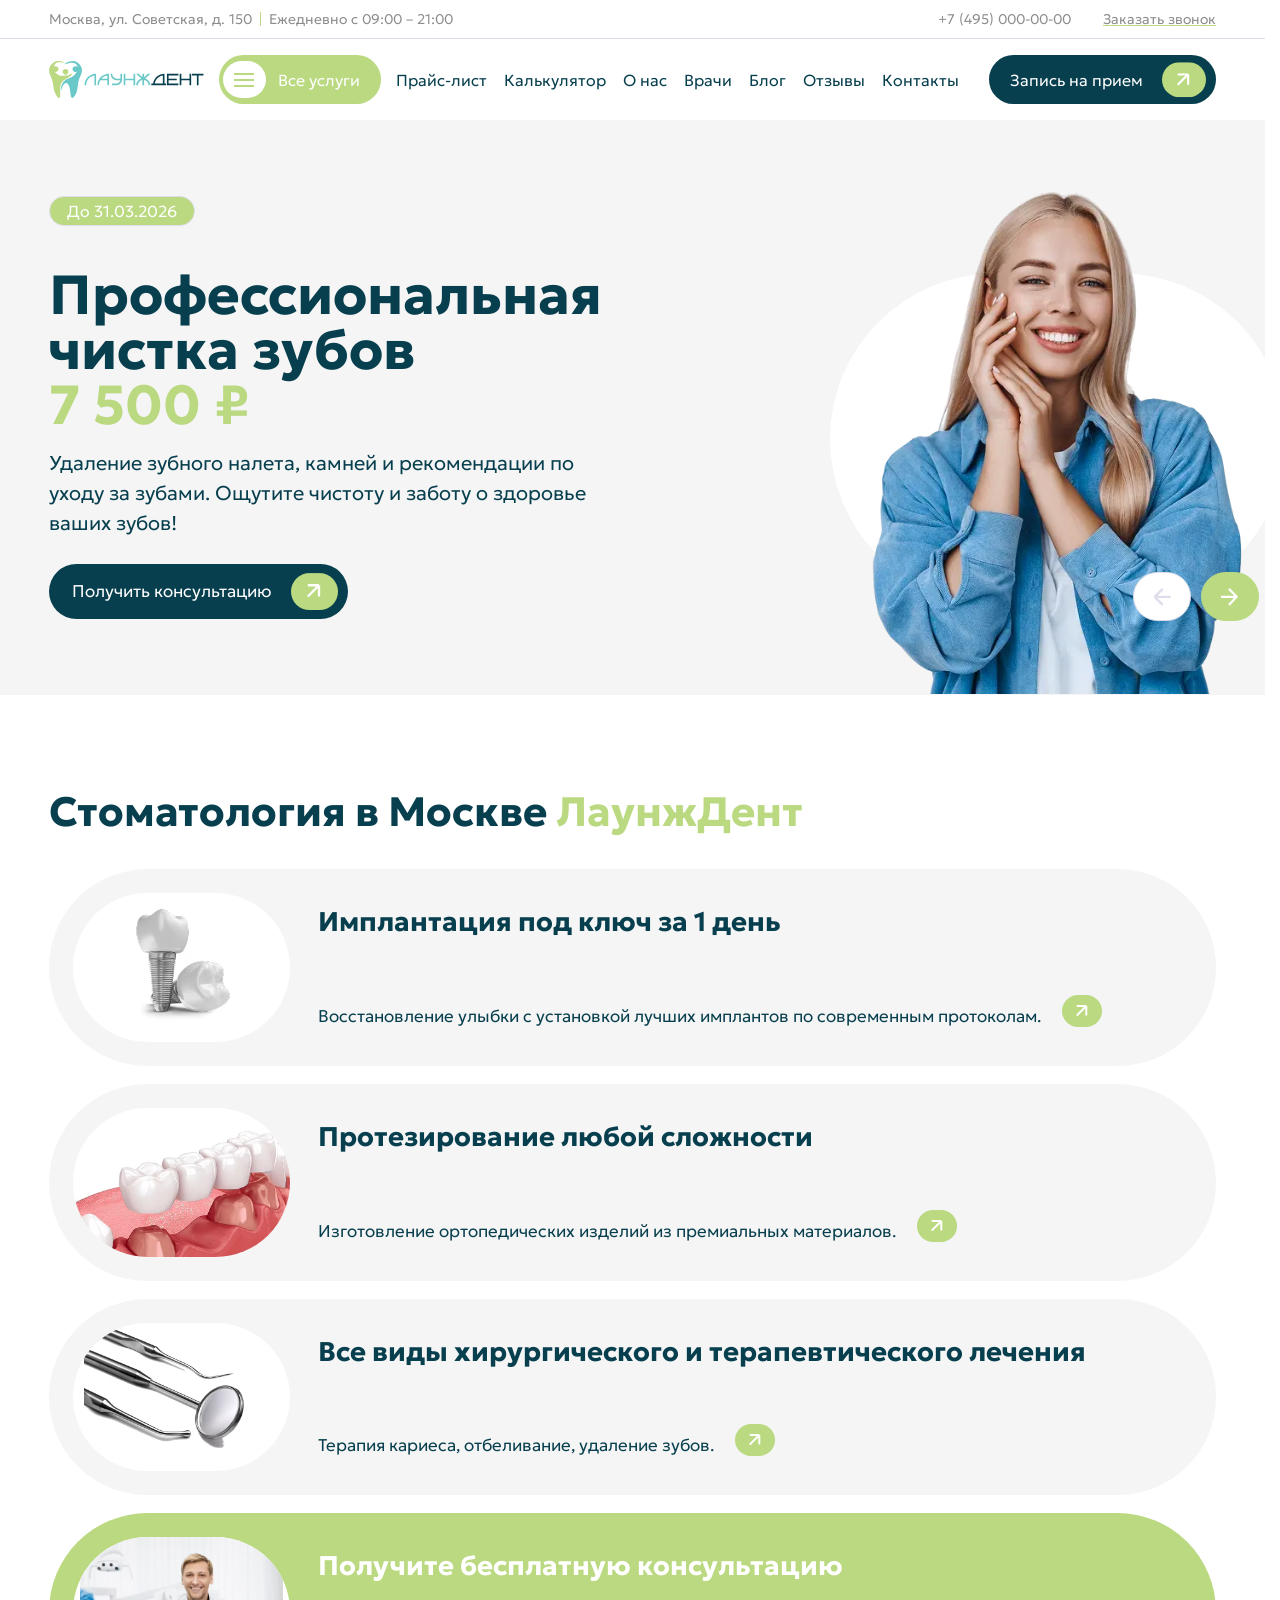
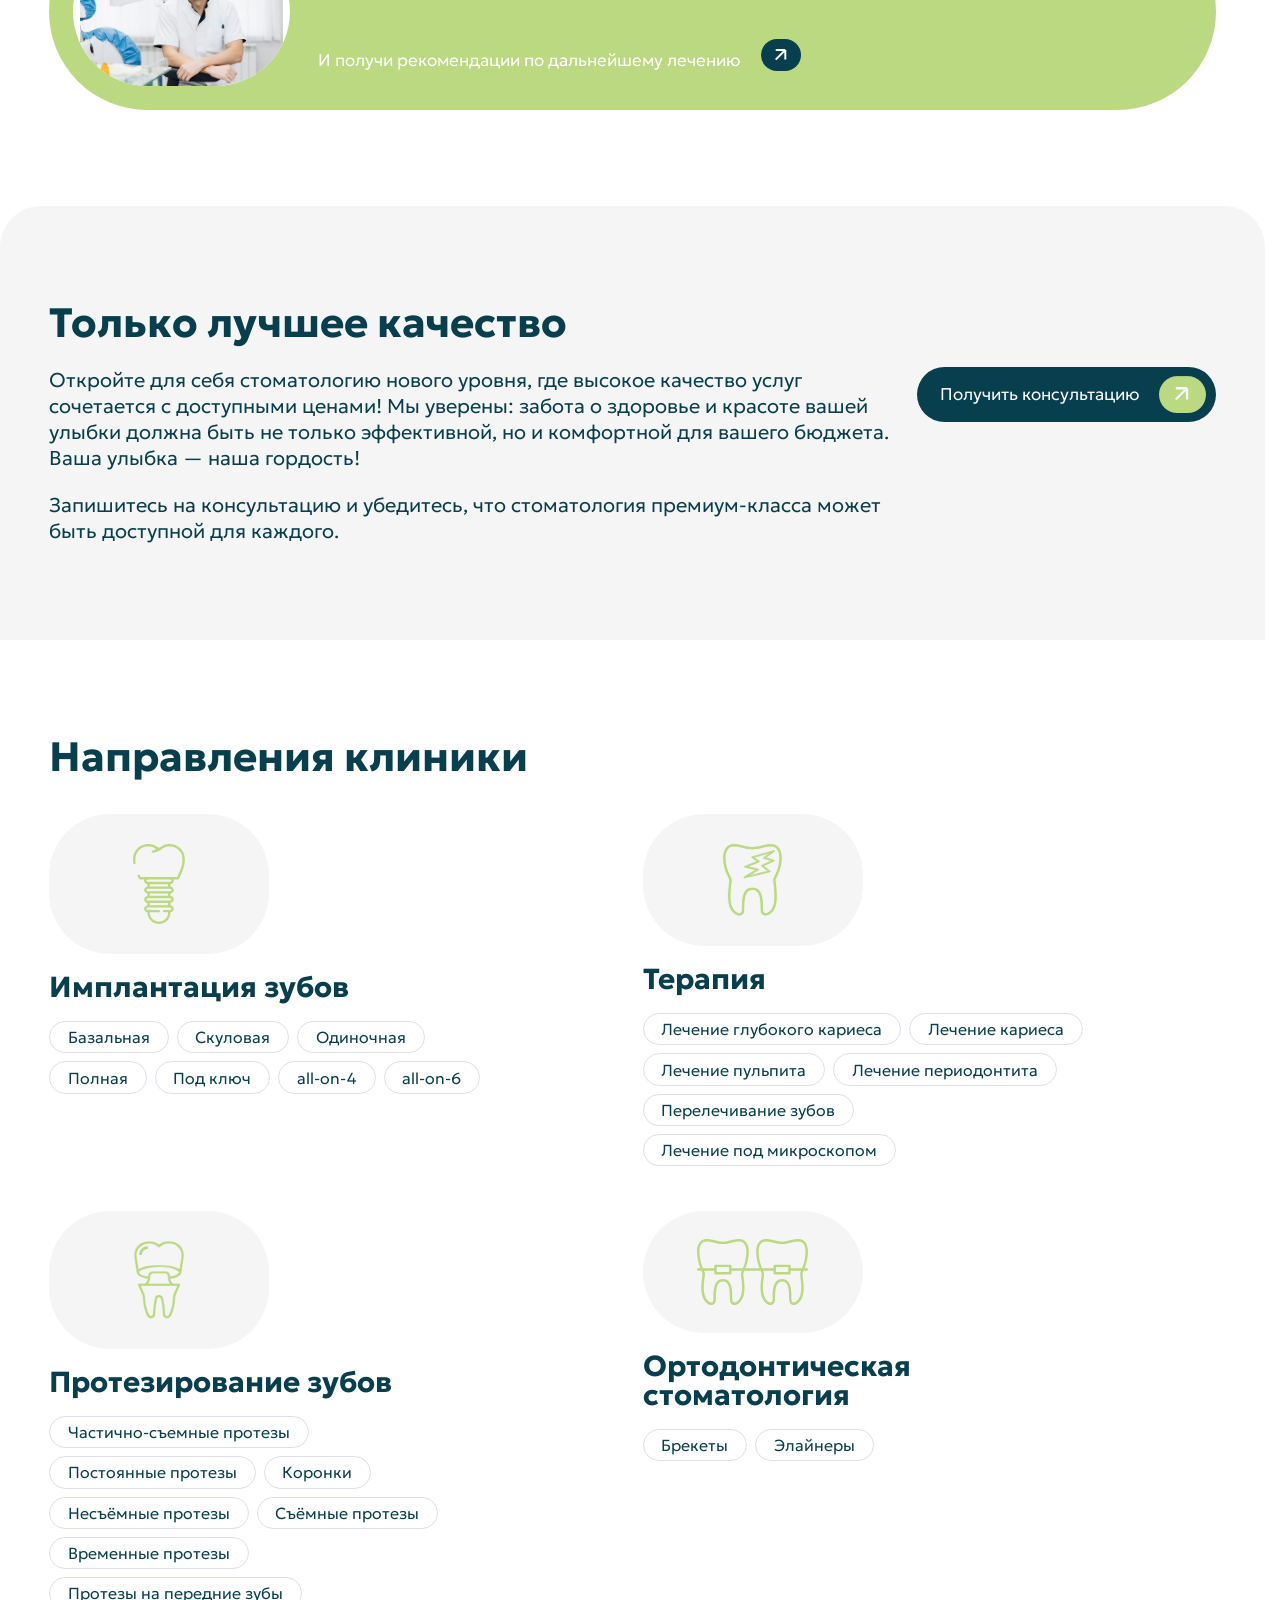
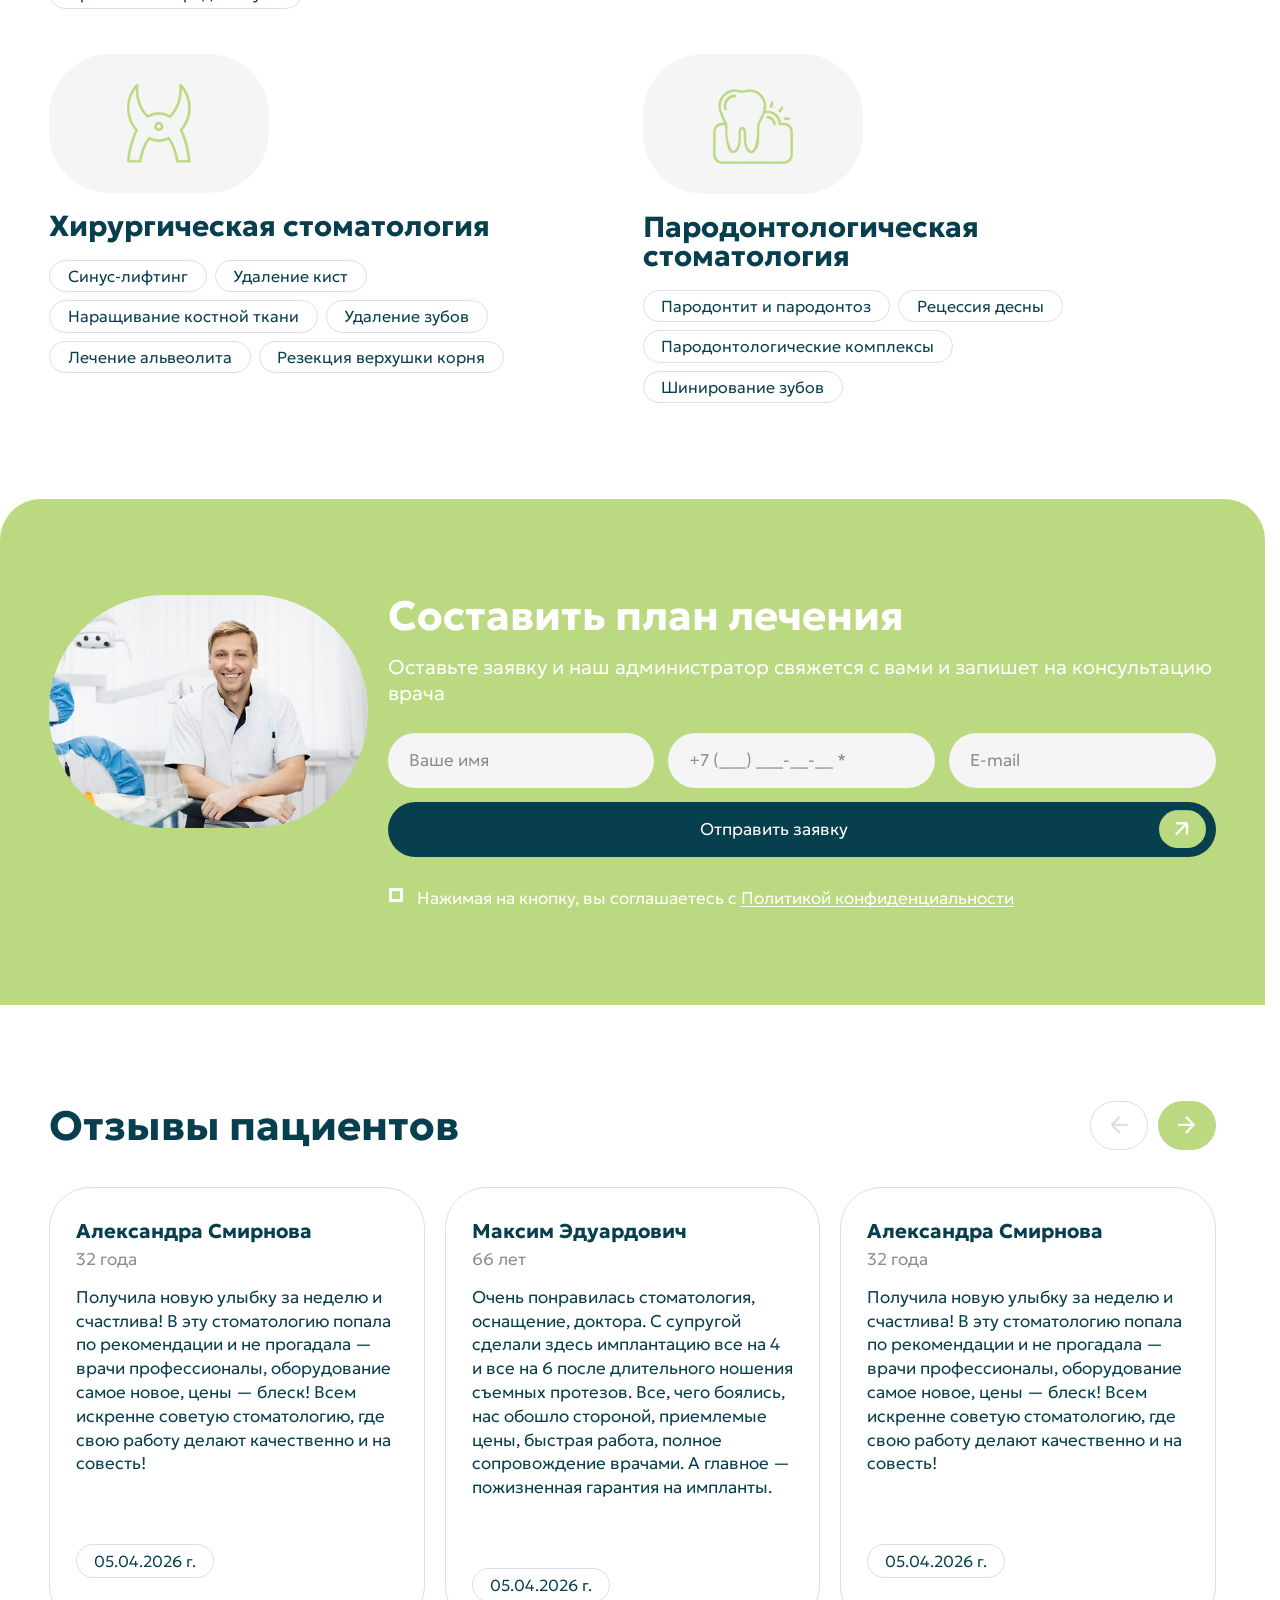
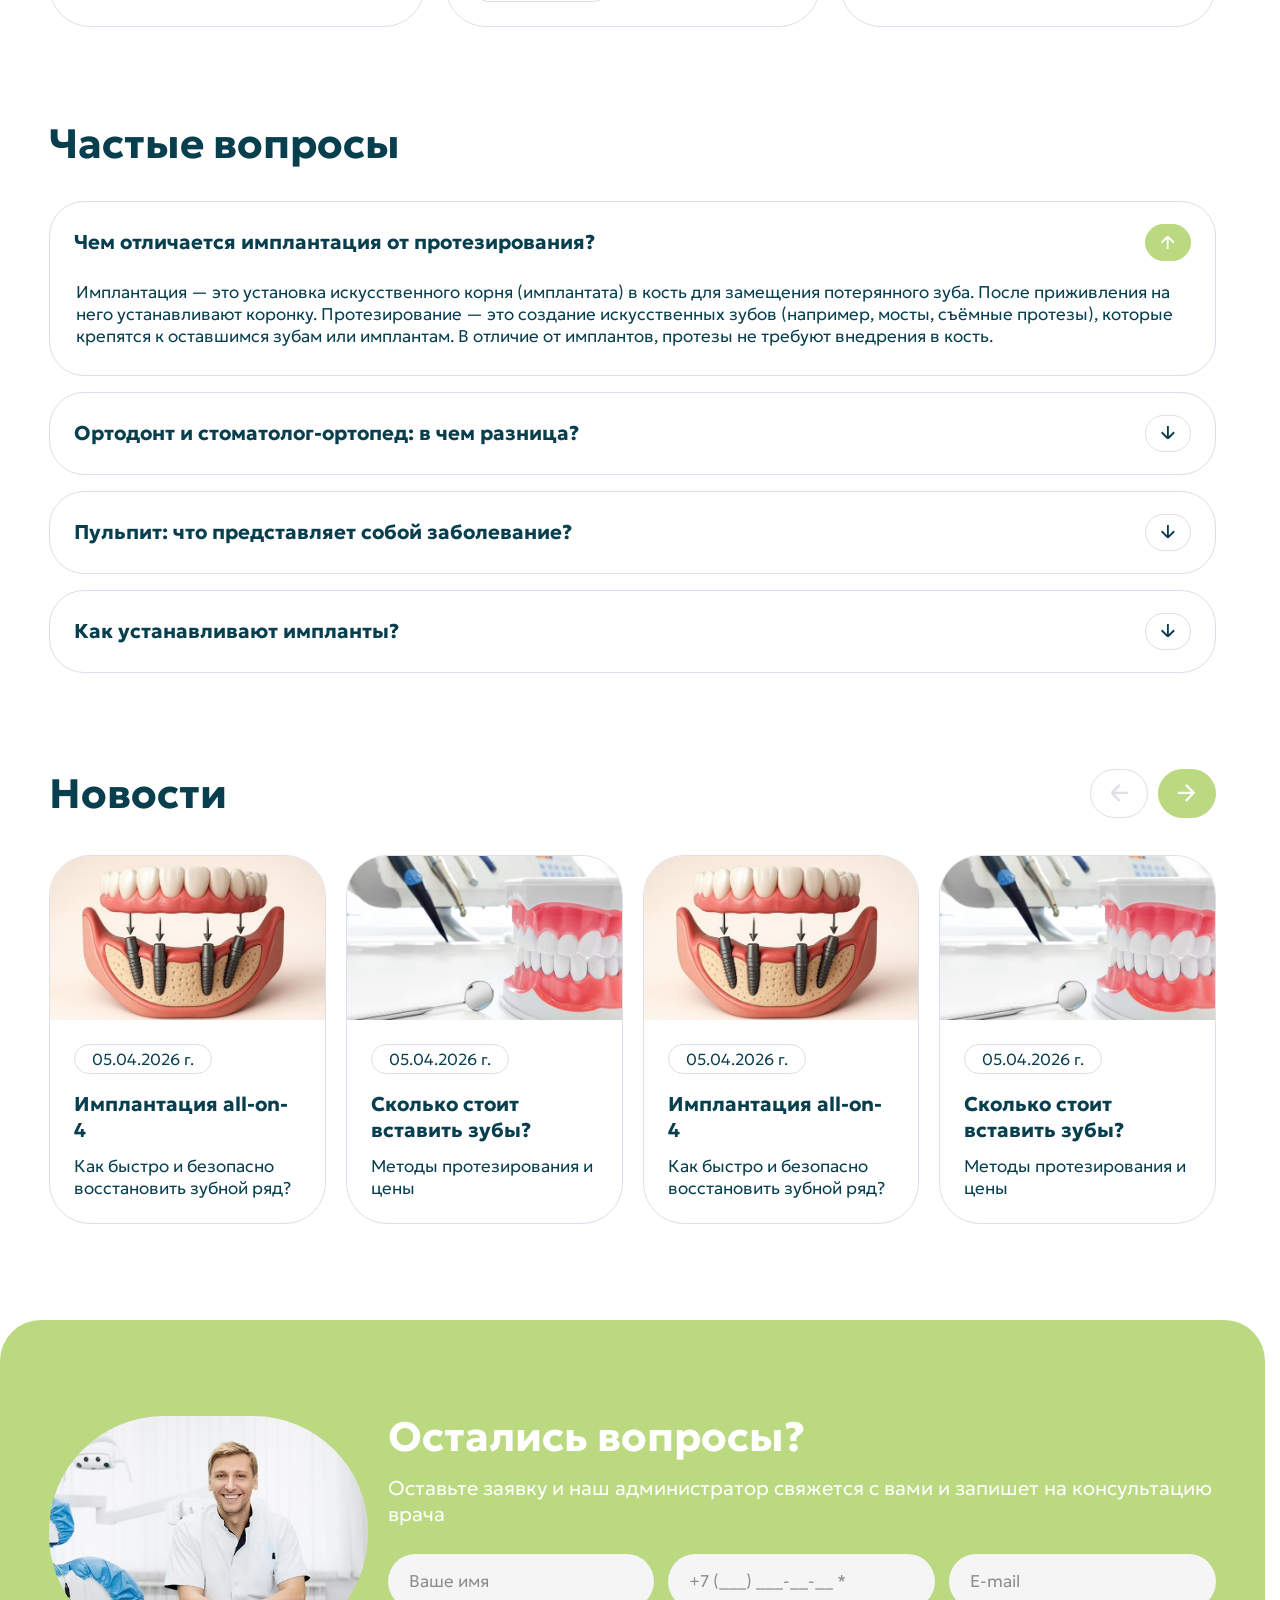
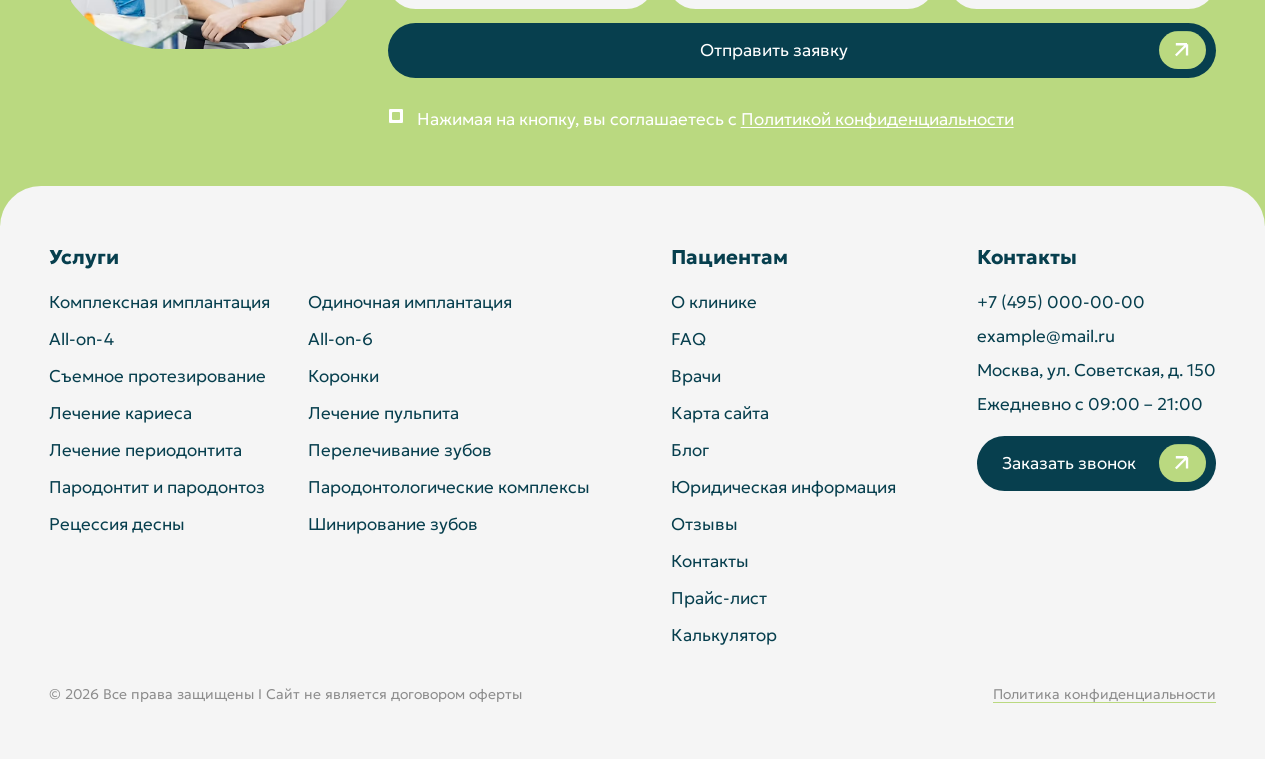
==== commit 9000ddfb: "скрыл информацию о компании" ====
--- a/loungedent/index.html
+++ b/loungedent/index.html
@@ -320,32 +320,32 @@
             </div>
             <button class="button" type="button" data-modal="modal-call">Получить консультацию</button>
           </div>
-          <div class="about__wrapper">
-            <div class="about__items">
-              <div class="about__item">
-                <div class="about__item-number">
-                  <span data-digits-counter>15</span> лет
-                </div>
-                <p class="about__item-title">средний стаж наших <br> врачей</p>
-              </div>
-              <div class="about__item">
-                <div class="about__item-number">
-                  <span data-digits-counter>16 000</span>
-                </div>
-                <p class="about__item-title">человек получили <br> красивую улыбку</p>
-              </div>
-              <div class="about__item">
-                <div class="about__item-number about__item-number_accent">
-                  <span data-digits-counter>80 000</span>
-                </div>
-                <p class="about__item-title">имплантов установили <br> к 2025 году</p>
-              </div>
-            </div>
-            <picture>
-              <source srcset="assets/img/about/1.avif" type="image/avif">
-              <img src="assets/img/about/1.webp" class="about__img" width="317" height="370" alt="" loading="lazy" decoding="async">
-            </picture>
-          </div>
+          <!-- <div class="about__wrapper">
+			<div class="about__items">
+				<div class="about__item">
+					<div class="about__item-number">
+						<span data-digits-counter>15</span> лет
+					</div>
+					<p class="about__item-title">средний стаж наших <br> врачей</p>
+				</div>
+				<div class="about__item">
+					<div class="about__item-number">
+						<span data-digits-counter>16 000</span>
+					</div>
+					<p class="about__item-title">человек получили <br> красивую улыбку</p>
+				</div>
+				<div class="about__item">
+					<div class="about__item-number about__item-number_accent">
+						<span data-digits-counter>80 000</span>
+					</div>
+					<p class="about__item-title">имплантов установили <br> к 2025 году</p>
+				</div>
+			</div>
+			<picture>
+  <source srcset="assets/img/about/1.avif" type="image/avif">
+  <img src="assets/img/about/1.webp" class="about__img" width="317" height="370" alt="" loading="lazy" decoding="async">
+</picture>
+		</div> -->
         </div>
       </section>
 
@@ -921,4 +921,4 @@
 
 </body>
 
-</html>
+</html>
--- a/loungedent/assets/css/style.css
+++ b/loungedent/assets/css/style.css
@@ -154,7 +154,7 @@
 .textarea {
   width: 100%;
   border-radius: 100px;
-  background: #fff;
+  background: #f5f5f5;
   font: inherit;
   color: #073f4e
 }
@@ -176,7 +176,7 @@
 }
 
 .textarea {
-  padding-block: 12px
+  padding-block: 20px
 }
 
 form.form-dragover {
@@ -383,10 +383,6 @@
 
 .modal__form .input {
   background: #f5f5f5
-}
-
-.modal__form .checkbox__input:before {
-  border: 1px solid #bad980
 }
 
 .modal__close {
@@ -806,6 +802,7 @@
 .checkbox__input:before {
   content: "";
   aspect-ratio: 1;
+  border: 1px solid #bad980;
   background: #fff;
   border-radius: 2px;
   transition: background-color .3s, border-color .3s;
@@ -1021,6 +1018,234 @@
 
 html:not(.loaded) .swiper {
   opacity: 0
+}
+
+.text-block {
+  text-wrap: pretty
+}
+
+.text-block>:last-child {
+  margin-bottom: 0
+}
+
+.text-block h1,
+.text-block h2,
+.text-block h3,
+.text-block b,
+.text-block strong {
+  font-weight: 700
+}
+
+.text-block h1,
+.text-block h2,
+.text-block h3,
+.text-block h4,
+.text-block h5,
+.text-block h6 {
+  margin-bottom: .6em
+}
+
+.text-block h1 {
+  font-weight: 700;
+  line-height: 1
+}
+
+.text-block h2 {
+  font-weight: 700;
+  line-height: 1
+}
+
+.text-block h3 {
+  font-weight: 700;
+  line-height: 1
+}
+
+.text-block h4 {
+  font-weight: 600
+}
+
+.text-block h5 {
+  font-weight: 600
+}
+
+.text-block h6 {
+  font-weight: 600
+}
+
+.text-block p:last-child {
+  margin-bottom: 0
+}
+
+.text-block ul,
+.text-block ol {
+  display: grid
+}
+
+.text-block ul ul,
+.text-block ul ol,
+.text-block ol ul,
+.text-block ol ol {
+  padding-top: 12px
+}
+
+.text-block ul li>*,
+.text-block ol li>* {
+  display: contents
+}
+
+.text-block ul>li {
+  position: relative
+}
+
+.text-block ul>li:before {
+  content: "";
+  position: absolute;
+  left: 0;
+  top: calc(.5lh - 4px);
+  flex-grow: 0;
+  flex-shrink: 0;
+  background: #bad980;
+  border-radius: 50%
+}
+
+.text-block ol {
+  list-style: none;
+  counter-reset: number
+}
+
+.text-block ol>li:before {
+  counter-increment: number;
+  content: counters(number, ".") ". ";
+  font: inherit
+}
+
+.text-block ol ol {
+  padding-left: 20px
+}
+
+.text-block blockquote {
+  margin: 0;
+  background: #f5f5f5
+}
+
+.text-block .table {
+  width: 100%;
+  overflow-y: hidden;
+  overflow-x: auto;
+  -webkit-overflow-scrolling: touch;
+  max-width: 100%;
+  padding-bottom: 9px;
+  overflow-x: auto;
+  overflow-y: hidden
+}
+
+@supports (-moz-appearance:none) {
+  .text-block .table {
+    scrollbar-color: #cfe5a7 #fff;
+    scrollbar-width: thin
+  }
+}
+
+.text-block .table::-webkit-scrollbar {
+  height: 4px
+}
+
+.text-block .table::-webkit-scrollbar-track-piece {
+  background: #fff;
+  border-radius: 4px
+}
+
+.text-block .table::-webkit-scrollbar-thumb {
+  background: #cfe5a7;
+  border-radius: 4px
+}
+
+.text-block table {
+  width: 100%;
+  border-collapse: collapse
+}
+
+.text-block table th {
+  font-weight: 700;
+  text-align: left
+}
+
+.text-block table td,
+.text-block table th {
+  padding: 16px
+}
+
+.text-block table tr>:first-child {
+  border-top-left-radius: 12px;
+  border-bottom-left-radius: 12px
+}
+
+.text-block table tr>:last-child {
+  border-top-right-radius: 12px;
+  border-bottom-right-radius: 12px
+}
+
+.text-block table thead {
+  background: #bad980;
+  color: #fff
+}
+
+.text-block table tbody tr:nth-child(even) {
+  background: #f5f5f5
+}
+
+.text-block table tbody tr:nth-child(odd) {
+  background: #fff
+}
+
+.text-block table:not(:has(thead)) tbody tr {
+  position: relative
+}
+
+.text-block table:not(:has(thead)) tbody tr>th:first-child {
+  position: sticky;
+  left: 0;
+  top: 0;
+  background: inherit
+}
+
+.text-block .video {
+  max-height: 882px;
+  aspect-ratio: auto;
+  overflow: hidden;
+  cursor: pointer
+}
+
+.text-block .video:before {
+  content: "";
+  position: absolute;
+  inset: 0;
+  z-index: 2;
+  background: rgba(7, 63, 78, .6);
+  transition: opacity .3s
+}
+
+.text-block .video:after {
+  content: "";
+  position: absolute;
+  left: 50%;
+  top: 50%;
+  translate: -50% -50%;
+  z-index: 2;
+  background: url("data:image/svg+xml,%3Csvg width='52' height='57' viewBox='0 0 52 57' fill='none' xmlns='http://www.w3.org/2000/svg'%3E%3Cpath fill-rule='evenodd' clip-rule='evenodd' d='M1.32 4.32128C1.41002 3.56441 1.67537 2.83898 2.09494 2.20266C2.51452 1.56634 3.07675 1.03667 3.73695 0.655761C4.39714 0.274854 5.13709 0.0532114 5.89798 0.00845545C6.65887 -0.0363005 7.4197 0.0970637 8.12 0.397946C11.66 1.91128 19.5933 5.50795 29.66 11.3179C39.73 17.1313 46.8133 22.2079 49.89 24.5113C52.5167 26.4813 52.5233 30.3879 49.8933 32.3646C46.8467 34.6546 39.85 39.6646 29.66 45.5513C19.46 51.4379 11.62 54.9913 8.11333 56.4846C5.09333 57.7746 1.71333 55.8179 1.32 52.5613C0.860001 48.7546 0 40.1113 0 28.4379C0 16.7713 0.856668 8.13128 1.32 4.32128Z' fill='%23FF9900' /%3E%3C/svg%3E") center/contain no-repeat
+}
+
+.text-block .video.is-playing:after,
+.text-block .video.is-playing:before {
+  display: none
+}
+
+.text-block .video:not(.is-playing) video::-webkit-media-controls {
+  display: none
+}
+
+.text-block mark {
+  background: color-mix(in srgb, white 8%, #bad980)
 }
 
 @keyframes fadeInTop {
@@ -1994,6 +2219,26 @@
     border-top-right-radius: 50px
   }
 
+  .section-top {
+    padding-top: 120px
+  }
+
+  .section-bottom {
+    padding-bottom: 120px
+  }
+
+  .section-small {
+    padding-block: 40px
+  }
+
+  .section-small-top {
+    padding-top: 40px
+  }
+
+  .section-small-bottom {
+    padding-bottom: 40px
+  }
+
   .section-big {
     padding-block: 120px
   }
@@ -2247,6 +2492,97 @@
     border-radius: 4px
   }
 
+  .text-block h1 {
+    font-size: 70px
+  }
+
+  .text-block h2 {
+    font-size: 50px
+  }
+
+  .text-block h3 {
+    font-size: 32px
+  }
+
+  .text-block h4 {
+    font-size: 24px
+  }
+
+  .text-block h5 {
+    font-size: 20px
+  }
+
+  .text-block h6 {
+    font-size: 16px
+  }
+
+  .text-block p:not(:has(+ul, +ol)) {
+    margin-bottom: 16px
+  }
+
+  .text-block ul,
+  .text-block ol {
+    gap: 16px
+  }
+
+  .text-block ul:not(:first-child),
+  .text-block ol:not(:first-child) {
+    padding-top: 24px
+  }
+
+  .text-block ul:not(:last-child),
+  .text-block ol:not(:last-child) {
+    padding-bottom: 24px
+  }
+
+  .text-block ul>li {
+    padding-left: 24px
+  }
+
+  .text-block ul>li:before {
+    width: 8px
+  }
+
+  .text-block ul>li:before {
+    height: 8px
+  }
+
+  .text-block ul>li:before {
+    flex-basis: 8px
+  }
+
+  .text-block blockquote {
+    padding: 40px
+  }
+
+  .text-block blockquote {
+    font-size: 20px
+  }
+
+  .text-block blockquote {
+    border-radius: 32px
+  }
+
+  .text-block .video {
+    border-radius: 20px
+  }
+
+  .text-block .video {
+    margin-bottom: 20px
+  }
+
+  .text-block .video:after {
+    width: 51px
+  }
+
+  .text-block .video:after {
+    height: 56px
+  }
+
+  .text-block img {
+    border-radius: 20px
+  }
+
   .container {
     padding-inline: 74px
   }
@@ -2277,7 +2613,7 @@
     gap: 24px
   }
 
-  .about__row {
+  .about__row:not(:last-child) {
     margin-bottom: 44px
   }
 
@@ -2519,6 +2855,26 @@
     border-top-right-radius: round(clamp(min(50px, 28px), 23.6px + 1.375vw, max(50px, 28px)), 1px)
   }
 
+  .section-top {
+    padding-top: round(clamp(min(120px, 60px), 48px + 3.75vw, max(120px, 60px)), 1px)
+  }
+
+  .section-bottom {
+    padding-bottom: round(clamp(min(120px, 60px), 48px + 3.75vw, max(120px, 60px)), 1px)
+  }
+
+  .section-small {
+    padding-block: round(clamp(min(40px, 16px), 11.2px + 1.5vw, max(40px, 16px)), 1px)
+  }
+
+  .section-small-top {
+    padding-top: round(clamp(min(40px, 16px), 11.2px + 1.5vw, max(40px, 16px)), 1px)
+  }
+
+  .section-small-bottom {
+    padding-bottom: round(clamp(min(40px, 16px), 11.2px + 1.5vw, max(40px, 16px)), 1px)
+  }
+
   .section-big {
     padding-block: round(clamp(min(120px, 40px), 24px + 5vw, max(120px, 40px)), 1px)
   }
@@ -2772,6 +3128,97 @@
     border-radius: round(clamp(min(4px, 2px), 1.6px + .125vw, max(4px, 2px)), 1px)
   }
 
+  .text-block h1 {
+    font-size: round(clamp(min(70px, 32px), 24.4px + 2.375vw, max(70px, 32px)), 1px)
+  }
+
+  .text-block h2 {
+    font-size: round(clamp(min(50px, 28px), 23.6px + 1.375vw, max(50px, 28px)), 1px)
+  }
+
+  .text-block h3 {
+    font-size: round(clamp(min(32px, 20px), 17.6px + .75vw, max(32px, 20px)), 1px)
+  }
+
+  .text-block h4 {
+    font-size: round(clamp(min(24px, 16px), 14.4px + .5vw, max(24px, 16px)), 1px)
+  }
+
+  .text-block h5 {
+    font-size: round(clamp(min(20px, 14px), 12.8px + .375vw, max(20px, 14px)), 1px)
+  }
+
+  .text-block h6 {
+    font-size: round(clamp(min(16px, 12px), 11.2px + .25vw, max(16px, 12px)), 1px)
+  }
+
+  .text-block p:not(:has(+ul, +ol)) {
+    margin-bottom: round(clamp(min(16px, 12px), 11.2px + .25vw, max(16px, 12px)), 1px)
+  }
+
+  .text-block ul,
+  .text-block ol {
+    gap: round(clamp(min(16px, 12px), 11.2px + .25vw, max(16px, 12px)), 1px)
+  }
+
+  .text-block ul:not(:first-child),
+  .text-block ol:not(:first-child) {
+    padding-top: round(clamp(min(24px, 12px), 9.6px + .75vw, max(24px, 12px)), 1px)
+  }
+
+  .text-block ul:not(:last-child),
+  .text-block ol:not(:last-child) {
+    padding-bottom: round(clamp(min(24px, 12px), 9.6px + .75vw, max(24px, 12px)), 1px)
+  }
+
+  .text-block ul>li {
+    padding-left: round(clamp(min(24px, 18px), 16.8px + .375vw, max(24px, 18px)), 1px)
+  }
+
+  .text-block ul>li:before {
+    width: round(clamp(min(8px, 6px), 5.6px + .125vw, max(8px, 6px)), 1px)
+  }
+
+  .text-block ul>li:before {
+    height: round(clamp(min(8px, 6px), 5.6px + .125vw, max(8px, 6px)), 1px)
+  }
+
+  .text-block ul>li:before {
+    flex-basis: round(clamp(min(8px, 6px), 5.6px + .125vw, max(8px, 6px)), 1px)
+  }
+
+  .text-block blockquote {
+    padding: round(clamp(min(40px, 16px), 11.2px + 1.5vw, max(40px, 16px)), 1px)
+  }
+
+  .text-block blockquote {
+    font-size: round(clamp(min(20px, 16px), 15.2px + .25vw, max(20px, 16px)), 1px)
+  }
+
+  .text-block blockquote {
+    border-radius: round(clamp(min(32px, 20px), 17.6px + .75vw, max(32px, 20px)), 1px)
+  }
+
+  .text-block .video {
+    border-radius: round(clamp(min(20px, 16px), 15.2px + .25vw, max(20px, 16px)), 1px)
+  }
+
+  .text-block .video {
+    margin-bottom: round(clamp(min(20px, 16px), 15.2px + .25vw, max(20px, 16px)), 1px)
+  }
+
+  .text-block .video:after {
+    width: round(clamp(min(51px, 32px), 28.2px + 1.1875vw, max(51px, 32px)), 1px)
+  }
+
+  .text-block .video:after {
+    height: round(clamp(min(56px, 36px), 32px + 1.25vw, max(56px, 36px)), 1px)
+  }
+
+  .text-block img {
+    border-radius: round(clamp(min(20px, 16px), 15.2px + .25vw, max(20px, 16px)), 1px)
+  }
+
   .container {
     padding-inline: round(clamp(min(74px, 12px), -.4px + 3.875vw, max(74px, 12px)), 1px)
   }
@@ -2797,7 +3244,7 @@
     gap: round(clamp(min(24px, 16px), 14.4px + .5vw, max(24px, 16px)), 1px)
   }
 
-  .about__row {
+  .about__row:not(:last-child) {
     margin-bottom: round(clamp(min(44px, 24px), 20px + 1.25vw, max(44px, 24px)), 1px)
   }
 
